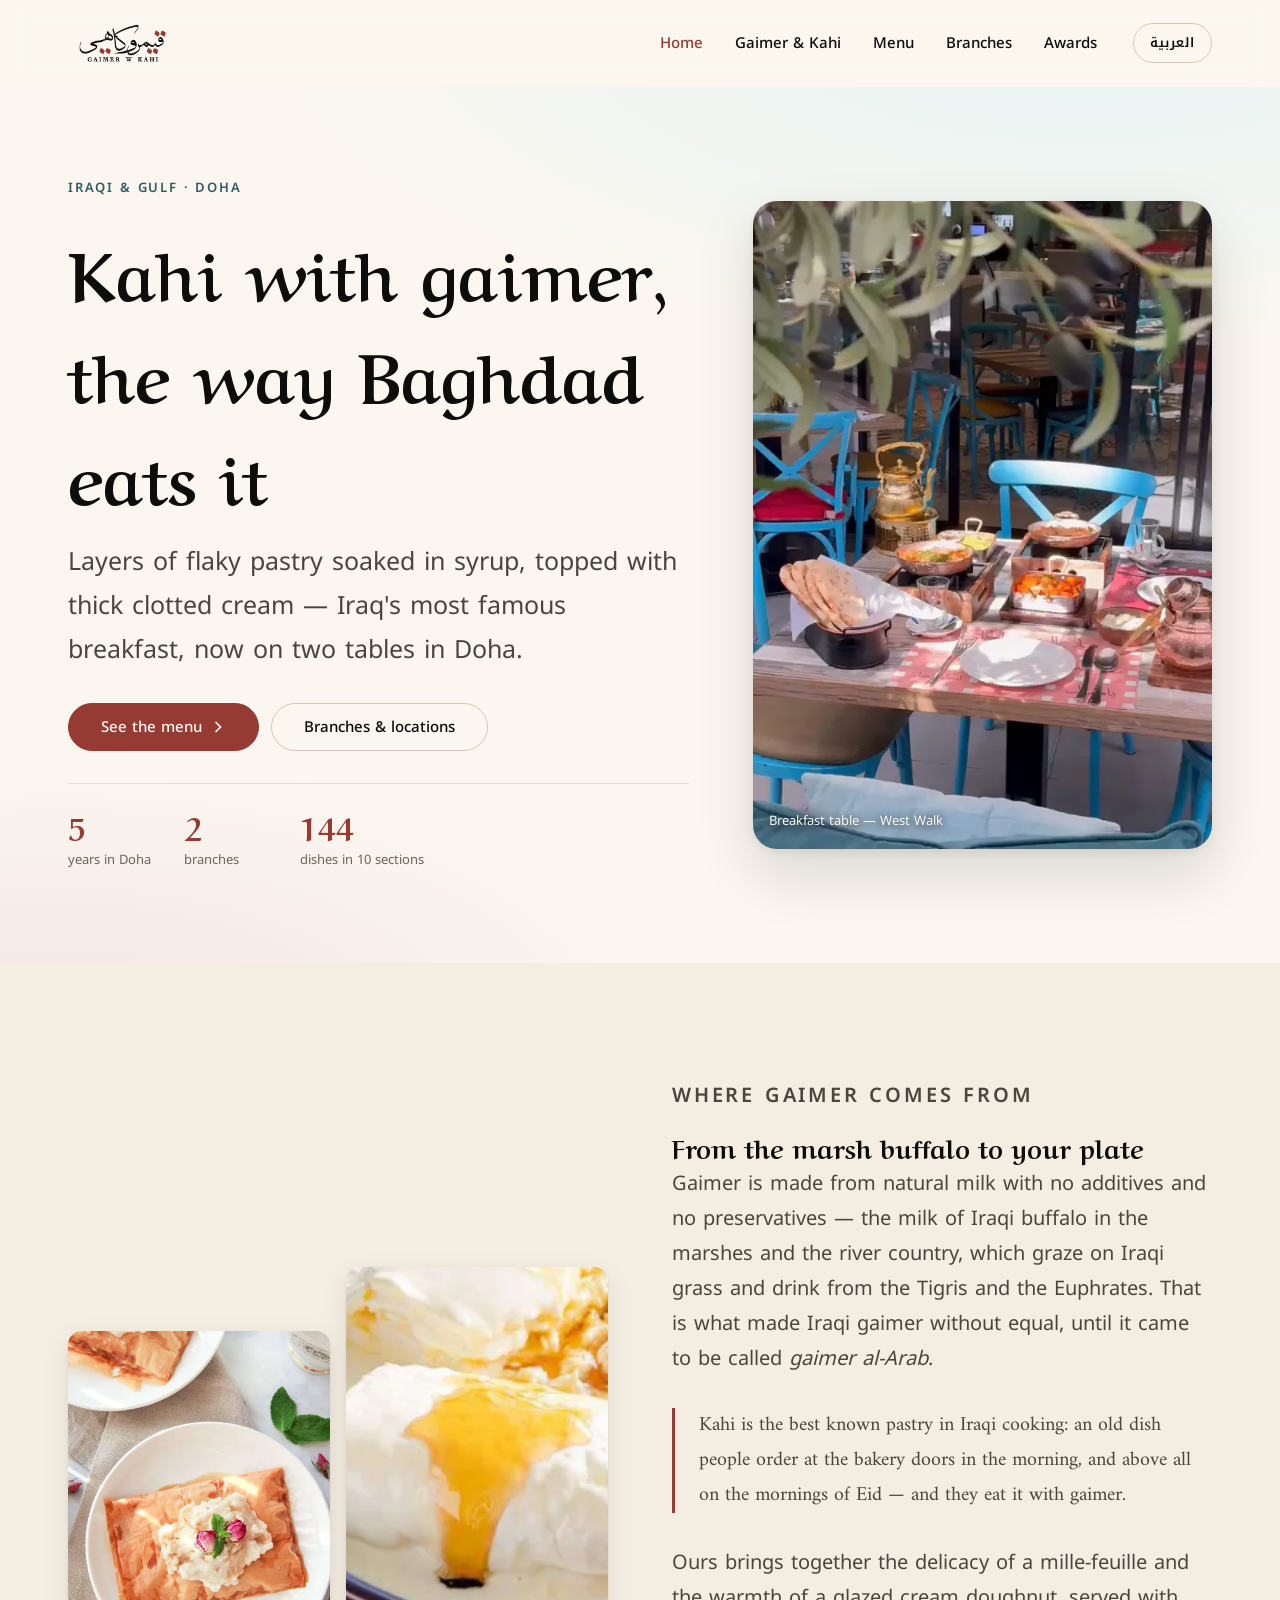
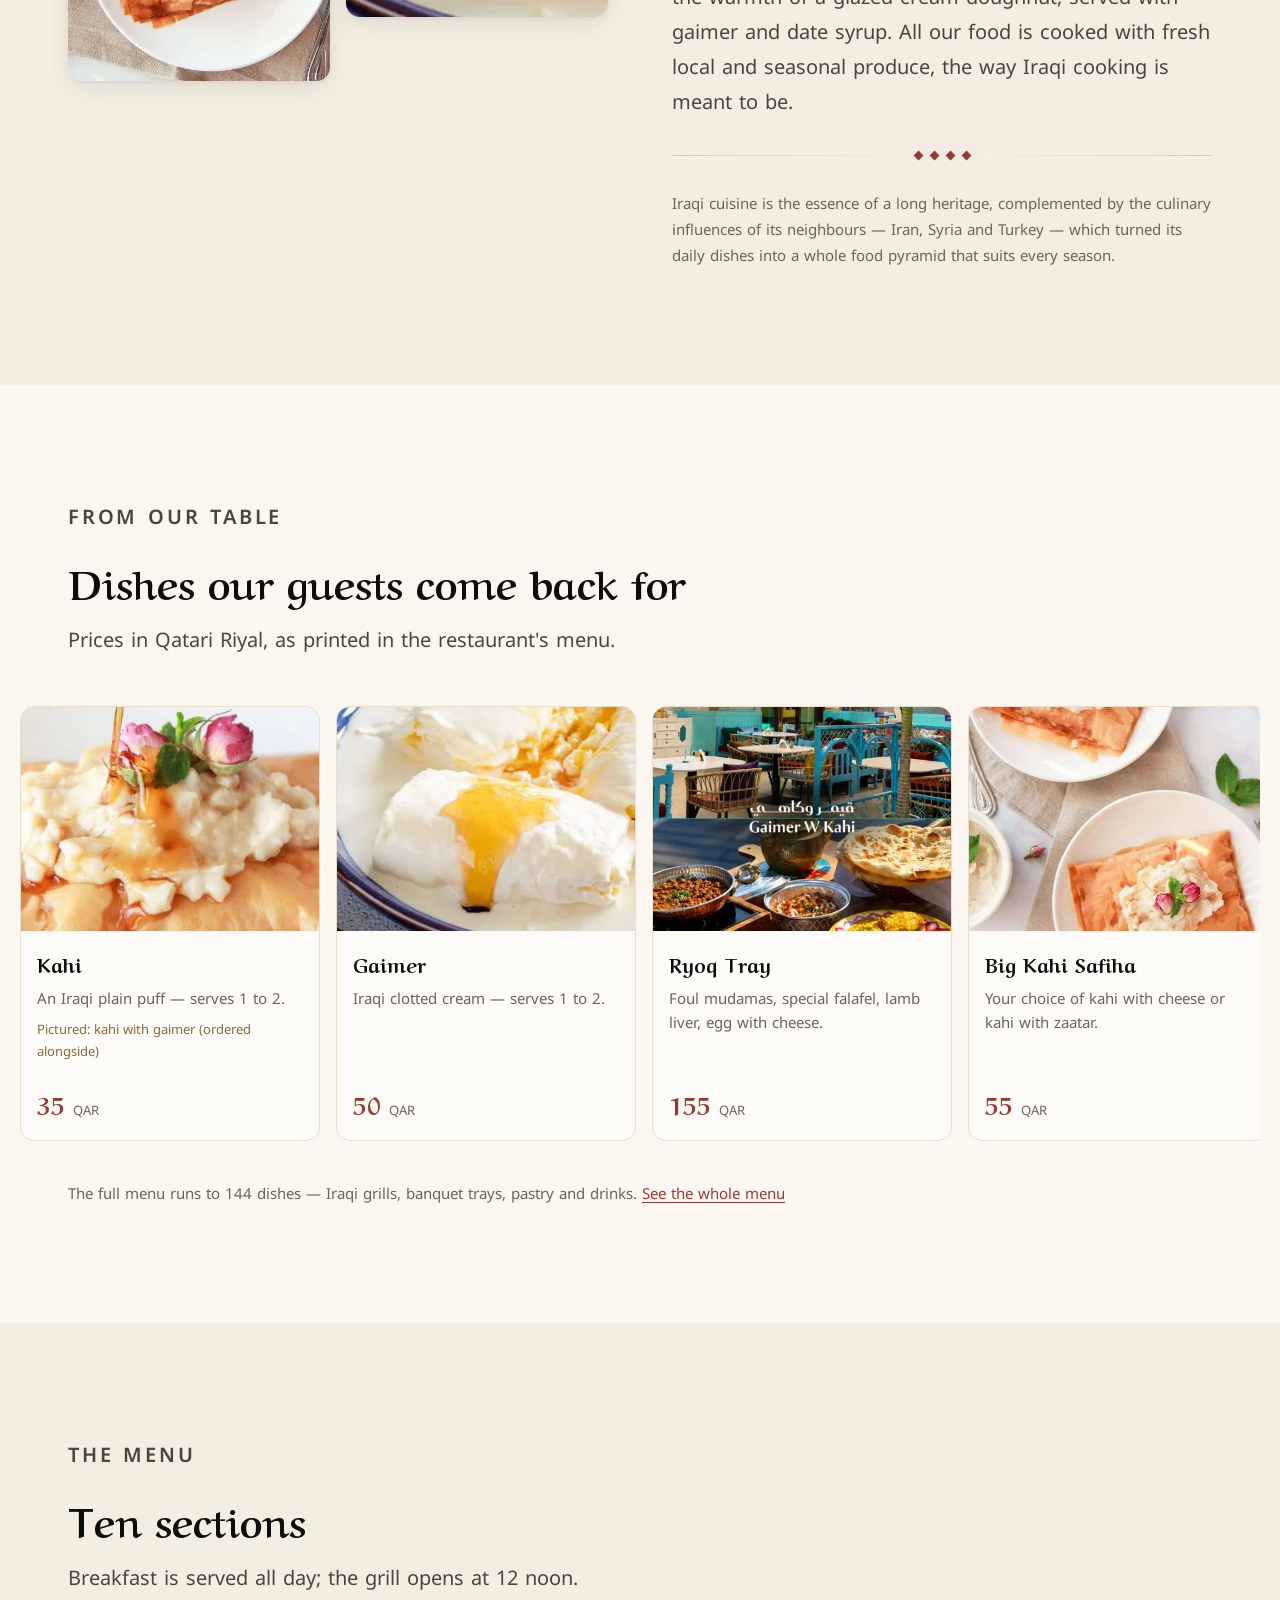
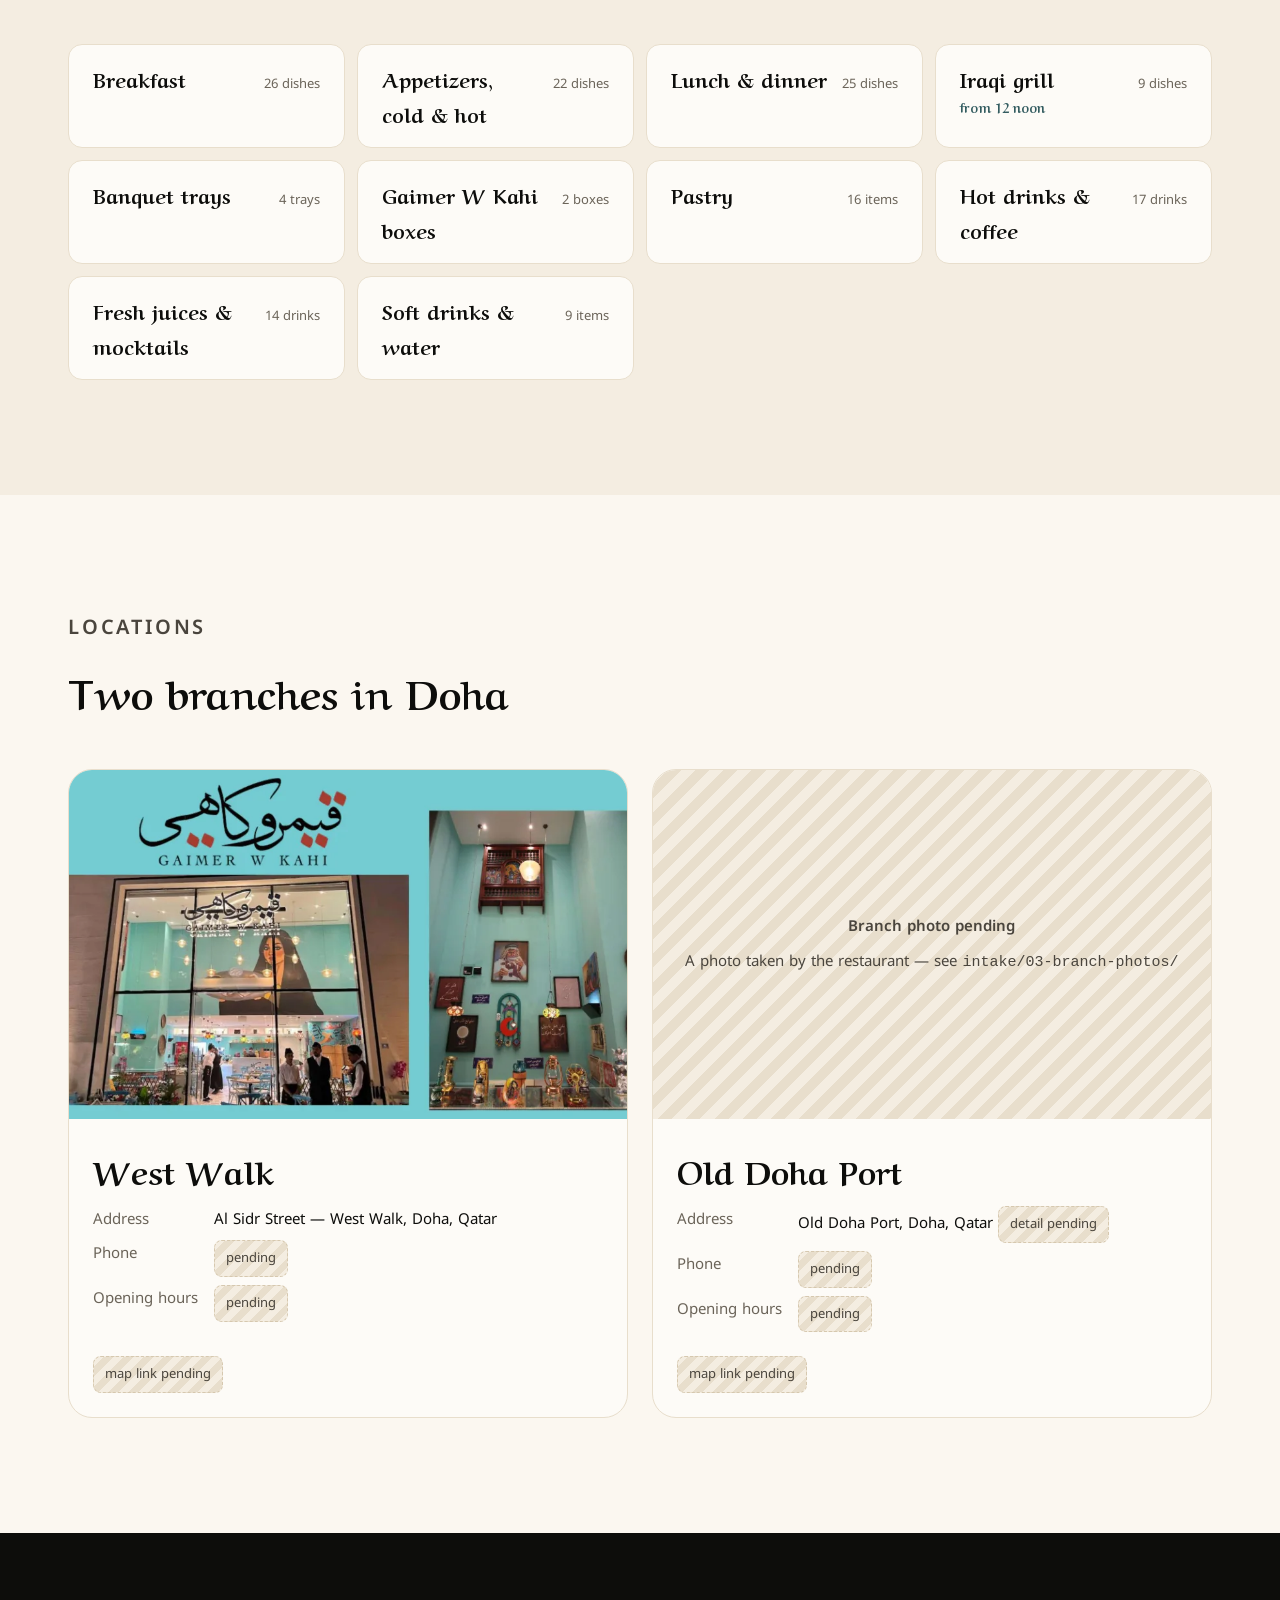
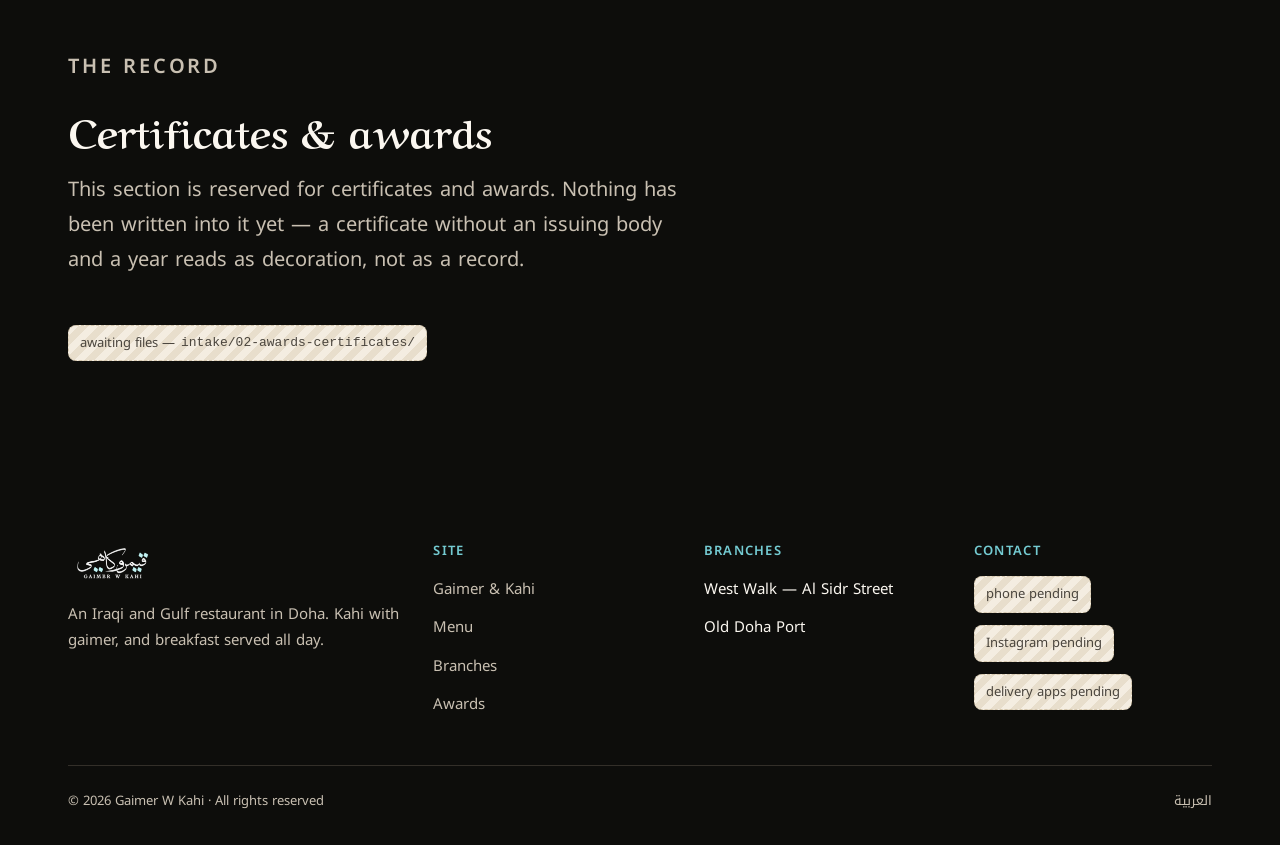
==== en/index.html @ 1b18ea2c "قيمر وكاهي: أساس الموقع — رئيسية ومنيو باللغتين، هوية مقيسة، وحرّاس الصفحات: - index.html + en/index" ====
<!doctype html>
<html lang="en" dir="ltr">
<head>
<meta charset="utf-8">
<meta name="viewport" content="width=device-width, initial-scale=1">
<title>Gaimer W Kahi — Iraqi &amp; Gulf Restaurant in Doha · West Walk &amp; Old Doha Port</title>
<meta name="description" content="Gaimer W Kahi: Iraqi kahi pastry with buffalo-milk gaimer cream, breakfast served all day. Iraqi and Gulf restaurant in Doha with two branches — West Walk and Old Doha Port. 144 dishes across 10 sections.">

<!-- Every claim on this page comes from the restaurant's own profile
     (PROFILE GAIMERWKAHI 2026-2027). Anything the restaurant has not yet
     supplied — phone, opening hours, awards — is marked "pending" and was
     never invented. -->

<link rel="alternate" hreflang="ar" href="../">
<link rel="alternate" hreflang="en" href="./">
<link rel="alternate" hreflang="x-default" href="../">
<link rel="canonical" href="./">

<meta property="og:type" content="restaurant">
<meta property="og:title" content="Gaimer W Kahi — Iraqi &amp; Gulf Restaurant in Doha">
<meta property="og:description" content="Kahi pastry with Iraqi gaimer cream. Breakfast all day. Two branches in Doha.">
<meta property="og:image" content="../assets/img/photo/kahi-gaimer-rose-900.jpg">
<meta property="og:locale" content="en_QA">
<meta name="theme-color" content="#FBF7F0">

<link rel="icon" href="../assets/img/logo.png">
<link rel="preload" href="../assets/fonts/ArefRuqaa-Bold.ttf" as="font" type="font/ttf" crossorigin>
<link rel="preload" href="../assets/fonts/Amiri-Regular.ttf" as="font" type="font/ttf" crossorigin>

<link rel="stylesheet" href="../assets/css/tokens.css?v=1">
<link rel="stylesheet" href="../assets/css/base.css?v=1">
<link rel="stylesheet" href="../assets/css/layout.css?v=1">

<script type="application/ld+json">
{
  "@context": "https://schema.org",
  "@type": "Restaurant",
  "name": "Gaimer W Kahi",
  "alternateName": "قيمر وكاهي",
  "servesCuisine": ["Iraqi", "Gulf", "Middle Eastern"],
  "priceRange": "QAR 12–1450",
  "currenciesAccepted": "QAR",
  "image": "../assets/img/photo/kahi-gaimer-rose-900.jpg",
  "hasMenu": "menu.html",
  "address": {
    "@type": "PostalAddress",
    "streetAddress": "Al Sidr Street — West Walk",
    "addressLocality": "Doha",
    "addressCountry": "QA"
  }
}
</script>
<!-- `telephone`, `openingHoursSpecification` and `aggregateRating` are
     deliberately absent. Google surfaces whatever is here to real people;
     an invented number makes a customer call, get no answer, and conclude
     the restaurant has closed. They go in the day the owner sends them. -->
</head>

<body>
<a class="skip" href="#main">Skip to content</a>

<header class="hdr" id="hdr">
  <div class="wrap hdr__in">
    <a class="hdr__logo" href="./" aria-label="Gaimer W Kahi — home">
      <picture>
        <source srcset="../assets/img/logo.webp" type="image/webp">
        <img src="../assets/img/logo.png" alt="Gaimer W Kahi" width="711" height="351">
      </picture>
    </a>

    <nav class="nav" id="nav" aria-label="Main menu">
      <a href="./" aria-current="page">Home</a>
      <a href="#story">Gaimer &amp; Kahi</a>
      <a href="menu.html">Menu</a>
      <a href="#branches">Branches</a>
      <a href="#awards">Awards</a>
    </nav>

    <div class="hdr__side">
      <a class="lang" href="../" lang="ar" hreflang="ar">العربية</a>
      <button class="burger" id="burger" aria-expanded="false" aria-controls="nav"
              aria-label="Open menu">
        <svg width="22" height="22" viewBox="0 0 22 22" aria-hidden="true">
          <path d="M3 6h16M3 11h16M3 16h16" stroke="currentColor"
                stroke-width="1.8" stroke-linecap="round" fill="none"/>
        </svg>
      </button>
    </div>
  </div>
</header>

<main id="main">

<section class="hero">
  <div class="wrap hero__in">
    <div>
      <p class="eyebrow">Iraqi &amp; Gulf · Doha</p>
      <h1>Kahi with gaimer,<br>the way Baghdad eats it</h1>
      <p class="hero__lede">
        Layers of flaky pastry soaked in syrup, topped with thick clotted
        cream — Iraq's most famous breakfast, now on two tables in Doha.
      </p>

      <div class="hero__cta">
        <a class="btn btn--brand" href="menu.html">
          See the menu
          <svg width="16" height="16" viewBox="0 0 16 16" aria-hidden="true">
            <path d="M6 3.5 10.5 8 6 12.5" stroke="currentColor"
                  stroke-width="1.7" fill="none" stroke-linecap="round"/>
          </svg>
        </a>
        <a class="btn btn--ghost" href="#branches">Branches &amp; locations</a>
      </div>

      <div class="facts">
        <div><b class="num">5</b><span>years in Doha</span></div>
        <div><b class="num">2</b><span>branches</span></div>
        <div><b class="num">144</b><span>dishes in 10 sections</span></div>
      </div>
    </div>

    <figure class="hero__media" style="margin:0">
      <video class="hero__video" autoplay muted loop playsinline
             preload="metadata" poster="../assets/img/photo/video-poster.webp"
             aria-label="A breakfast table on the restaurant terrace">
        <source src="../assets/video/hero.mp4" type="video/mp4">
      </video>
      <figcaption class="hero__cap">
        <span>Breakfast table — West Walk</span>
      </figcaption>
    </figure>
  </div>
</section>

<section class="section section--sunken" id="story">
  <div class="wrap story">
    <div class="story__figs" data-reveal>
      <picture>
        <source type="image/webp"
                srcset="../assets/img/photo/kahi-gaimer-rose-480.webp 480w,
                        ../assets/img/photo/kahi-gaimer-rose-900.webp 900w"
                sizes="(max-width: 860px) 45vw, 28vw">
        <img src="../assets/img/photo/kahi-gaimer-rose-900.jpg" width="900" height="1597"
             loading="lazy" decoding="async"
             alt="A piece of kahi topped with thick gaimer cream and honey, garnished with rosebuds">
      </picture>
      <picture>
        <source type="image/webp"
                srcset="../assets/img/photo/gaimer-honey-480.webp 480w,
                        ../assets/img/photo/gaimer-honey-596.webp 596w"
                sizes="(max-width: 860px) 45vw, 28vw">
        <img src="../assets/img/photo/gaimer-honey-596.jpg" width="596" height="336"
             loading="lazy" decoding="async"
             alt="Thick white gaimer cream with honey poured over it in a patterned dish">
      </picture>
    </div>

    <div data-reveal>
      <p class="eyebrow">Where gaimer comes from</p>
      <h2>From the marsh buffalo to your plate</h2>
      <p>
        Gaimer is made from natural milk with no additives and no
        preservatives — the milk of Iraqi buffalo in the marshes and the
        river country, which graze on Iraqi grass and drink from the Tigris
        and the Euphrates. That is what made Iraqi gaimer without equal,
        until it came to be called <em>gaimer al-Arab</em>.
      </p>
      <p class="story__q">
        Kahi is the best known pastry in Iraqi cooking: an old dish people
        order at the bakery doors in the morning, and above all on the
        mornings of Eid — and they eat it with gaimer.
      </p>
      <p>
        Ours brings together the delicacy of a mille-feuille and the warmth
        of a glazed cream doughnut, served with gaimer and date syrup. All
        our food is cooked with fresh local and seasonal produce, the way
        Iraqi cooking is meant to be.
      </p>
      <div class="rule"><i></i><i></i><i></i><i></i></div>
      <p style="font-size:var(--t-sm);color:var(--text-faint)">
        Iraqi cuisine is the essence of a long heritage, complemented by the
        culinary influences of its neighbours — Iran, Syria and Turkey —
        which turned its daily dishes into a whole food pyramid that suits
        every season.
      </p>
    </div>
  </div>
</section>

<section class="section">
  <div class="wrap">
    <div class="section-head" data-reveal>
      <p class="eyebrow">From our table</p>
      <h2>Dishes our guests come back for</h2>
      <p>Prices in Qatari Riyal, as printed in the restaurant's menu.</p>
    </div>

    <div class="rail" data-reveal>

      <article class="dish">
        <picture>
          <source type="image/webp" srcset="../assets/img/photo/kahi-plate-480.webp 480w,
                  ../assets/img/photo/kahi-plate-840.webp 840w" sizes="300px">
          <img src="../assets/img/photo/kahi-plate-840.jpg" width="843" height="474"
               loading="lazy" decoding="async" alt="A piece of kahi with gaimer on a white plate">
        </picture>
        <div class="dish__b">
          <h3 class="dish__n">Kahi</h3>
          <p class="dish__d">An Iraqi plain puff — serves 1 to 2.</p>
          <p class="dish__note">Pictured: kahi with gaimer (ordered alongside)</p>
          <div class="dish__f">
            <span class="dish__p price">35 <small>QAR</small></span>
          </div>
        </div>
      </article>

      <article class="dish">
        <picture>
          <source type="image/webp" srcset="../assets/img/photo/gaimer-honey-480.webp 480w,
                  ../assets/img/photo/gaimer-honey-596.webp 596w" sizes="300px">
          <img src="../assets/img/photo/gaimer-honey-596.jpg" width="596" height="336"
               loading="lazy" decoding="async"
               alt="Thick white gaimer cream with honey poured over it">
        </picture>
        <div class="dish__b">
          <h3 class="dish__n">Gaimer</h3>
          <p class="dish__d">Iraqi clotted cream — serves 1 to 2.</p>
          <div class="dish__f">
            <span class="dish__p price">50 <small>QAR</small></span>
          </div>
        </div>
      </article>

      <article class="dish">
        <picture>
          <source type="image/webp" srcset="../assets/img/photo/ryoq-tray-480.webp 480w,
                  ../assets/img/photo/ryoq-tray-960.webp 960w" sizes="300px">
          <img src="../assets/img/photo/ryoq-tray-960.jpg" width="1080" height="1440"
               loading="lazy" decoding="async"
               alt="A breakfast tray with foul, lamb liver, eggs and bread">
        </picture>
        <div class="dish__b">
          <h3 class="dish__n">Ryoq Tray</h3>
          <p class="dish__d">Foul mudamas, special falafel, lamb liver, egg with cheese.</p>
          <div class="dish__f">
            <span class="dish__p price">155 <small>QAR</small></span>
          </div>
        </div>
      </article>

      <article class="dish">
        <picture>
          <source type="image/webp" srcset="../assets/img/photo/kahi-mint-480.webp 480w,
                  ../assets/img/photo/kahi-mint-900.webp 900w" sizes="300px">
          <img src="../assets/img/photo/kahi-mint-900.jpg" width="905" height="1600"
               loading="lazy" decoding="async" alt="Kahi with gaimer and a mint leaf">
        </picture>
        <div class="dish__b">
          <h3 class="dish__n">Big Kahi Safiha</h3>
          <p class="dish__d">Your choice of kahi with cheese or kahi with zaatar.</p>
          <div class="dish__f">
            <span class="dish__p price">55 <small>QAR</small></span>
          </div>
        </div>
      </article>

      <article class="dish">
        <picture>
          <source type="image/webp" srcset="../assets/img/photo/tea-istikan-480.webp 480w,
                  ../assets/img/photo/tea-istikan-960.webp 960w" sizes="300px">
          <img src="../assets/img/photo/tea-istikan-960.jpg" width="1964" height="1911"
               loading="lazy" decoding="async"
               alt="Iraqi tea in an istikan glass on a brass tray engraved with the Gaimer W Kahi mark">
        </picture>
        <div class="dish__b">
          <h3 class="dish__n">Tea Kettle, small</h3>
          <p class="dish__d">Iraqi mukadar tea, served in the istikan.</p>
          <div class="dish__f">
            <span class="dish__p price">32 <small>QAR</small></span>
          </div>
        </div>
      </article>

      <article class="dish">
        <picture>
          <source type="image/webp" srcset="../assets/img/photo/tea-cup-480.webp 480w,
                  ../assets/img/photo/tea-cup-960.webp 960w" sizes="300px">
          <img src="../assets/img/photo/tea-cup-960.jpg" width="960" height="662"
               loading="lazy" decoding="async" alt="Red Iraqi tea in a glass cup on a saucer">
        </picture>
        <div class="dish__b">
          <h3 class="dish__n">Big Mukadar Tea Pot with heater</h3>
          <p class="dish__d">The large mukadar tea pot — served with its heater.</p>
          <div class="dish__f">
            <span class="dish__p price">75 <small>QAR</small></span>
          </div>
        </div>
      </article>

    </div>

    <p style="margin-block-start:var(--s-5);font-size:var(--t-sm);color:var(--text-faint)">
      The full menu runs to 144 dishes — Iraqi grills, banquet trays,
      pastry and drinks. <a href="menu.html">See the whole menu</a>
    </p>
  </div>
</section>

<section class="section section--sunken">
  <div class="wrap">
    <div class="section-head" data-reveal>
      <p class="eyebrow">The menu</p>
      <h2>Ten sections</h2>
      <p>Breakfast is served all day; the grill opens at 12 noon.</p>
    </div>

    <div class="cats" data-reveal>
      <a class="cat" href="menu.html#breakfast"><b>Breakfast</b><span class="num">26 dishes</span></a>
      <a class="cat" href="menu.html#appetizer-cold-and-hot"><b>Appetizers, cold &amp; hot</b><span class="num">22 dishes</span></a>
      <a class="cat" href="menu.html#lunch-and-dinner"><b>Lunch &amp; dinner</b><span class="num">25 dishes</span></a>
      <a class="cat" href="menu.html#iraqi-grill"><b>Iraqi grill<em>from 12 noon</em></b><span class="num">9 dishes</span></a>
      <a class="cat" href="menu.html#banquet-trays"><b>Banquet trays</b><span class="num">4 trays</span></a>
      <a class="cat" href="menu.html#gaimer-w-kahi-boxes"><b>Gaimer W Kahi boxes</b><span class="num">2 boxes</span></a>
      <a class="cat" href="menu.html#pastry"><b>Pastry</b><span class="num">16 items</span></a>
      <a class="cat" href="menu.html#hot-drinks-and-coffee"><b>Hot drinks &amp; coffee</b><span class="num">17 drinks</span></a>
      <a class="cat" href="menu.html#fresh-juices-and-mocktails"><b>Fresh juices &amp; mocktails</b><span class="num">14 drinks</span></a>
      <a class="cat" href="menu.html#soft-drinks-and-water"><b>Soft drinks &amp; water</b><span class="num">9 items</span></a>
    </div>
  </div>
</section>

<section class="section" id="branches">
  <div class="wrap">
    <div class="section-head" data-reveal>
      <p class="eyebrow">Locations</p>
      <h2>Two branches in Doha</h2>
    </div>

    <div class="branches" data-reveal>

      <article class="branch">
        <picture>
          <source type="image/webp" srcset="../assets/img/photo/storefront-480.webp 480w,
                  ../assets/img/photo/storefront-960.webp 960w,
                  ../assets/img/photo/storefront-1440.webp 1440w"
                  sizes="(max-width: 860px) 100vw, 50vw">
          <img class="branch__img" src="../assets/img/photo/storefront-1440.jpg"
               width="2000" height="1125" loading="lazy" decoding="async"
               alt="The West Walk storefront: a turquoise wall, wide glazing and the Gaimer W Kahi sign">
        </picture>
        <div class="branch__b">
          <h3>West Walk</h3>
          <dl>
            <dt>Address</dt>
            <dd>Al Sidr Street — West Walk, Doha, Qatar</dd>
            <dt>Phone</dt>
            <dd><span class="pending">pending</span></dd>
            <dt>Opening hours</dt>
            <dd><span class="pending">pending</span></dd>
          </dl>
          <div class="branch__cta">
            <span class="pending">map link pending</span>
          </div>
        </div>
      </article>

      <article class="branch">
        <!-- No photo of this branch is owned by the restaurant. The one in
             its files (WESTW ALK.jpeg) carries the QatarLiving.com logo —
             evidence in docs/evidence/. So the slot is marked rather than
             filled with someone else's picture, and not left white, since
             white reads as a fault. -->
        <div class="branch__ph">
          <strong>Branch photo pending</strong>
          <span>A photo taken by the restaurant — see <code>intake/03-branch-photos/</code></span>
        </div>
        <div class="branch__b">
          <h3>Old Doha Port</h3>
          <dl>
            <dt>Address</dt>
            <dd>Old Doha Port, Doha, Qatar <span class="pending">detail pending</span></dd>
            <dt>Phone</dt>
            <dd><span class="pending">pending</span></dd>
            <dt>Opening hours</dt>
            <dd><span class="pending">pending</span></dd>
          </dl>
          <div class="branch__cta">
            <span class="pending">map link pending</span>
          </div>
        </div>
      </article>

    </div>
  </div>
</section>

<section class="section section--dark" id="awards">
  <div class="wrap">
    <div class="section-head" data-reveal>
      <p class="eyebrow">The record</p>
      <h2>Certificates &amp; awards</h2>
      <p>
        This section is reserved for certificates and awards. Nothing has
        been written into it yet — a certificate without an issuing body and
        a year reads as decoration, not as a record.
      </p>
    </div>
    <p><span class="pending">awaiting files — <code>intake/02-awards-certificates/</code></span></p>
  </div>
</section>

</main>

<footer class="ftr">
  <div class="wrap">
    <div class="ftr__grid">
      <div>
        <img class="ftr__logo" src="../assets/img/logo.png" alt="Gaimer W Kahi"
             width="711" height="351" loading="lazy">
        <p class="ftr__note">
          An Iraqi and Gulf restaurant in Doha. Kahi with gaimer, and
          breakfast served all day.
        </p>
      </div>
      <div>
        <h4>SITE</h4>
        <ul>
          <li><a href="#story">Gaimer &amp; Kahi</a></li>
          <li><a href="menu.html">Menu</a></li>
          <li><a href="#branches">Branches</a></li>
          <li><a href="#awards">Awards</a></li>
        </ul>
      </div>
      <div>
        <h4>BRANCHES</h4>
        <ul>
          <li>West Walk — Al Sidr Street</li>
          <li>Old Doha Port</li>
        </ul>
      </div>
      <div>
        <h4>CONTACT</h4>
        <ul>
          <li><span class="pending">phone pending</span></li>
          <li><span class="pending">Instagram pending</span></li>
          <li><span class="pending">delivery apps pending</span></li>
        </ul>
      </div>
    </div>
    <div class="ftr__btm">
      <span>© <span class="num">2026</span> Gaimer W Kahi · All rights reserved</span>
      <a href="../" lang="ar" hreflang="ar">العربية</a>
    </div>
  </div>
</footer>

<script src="../assets/js/site.js?v=1" defer></script>
</body>
</html>
---- assets/css/tokens.css ----
/* =============================================================================
   قيمر وكاهي — متغيّرات التصميم
   -----------------------------------------------------------------------------
   ⚠ ألوان الهوية **ليست مُختارة بالذوق**: استُخرجت من ملفّ الشعار وصور
   المحلّ نفسها بـ`node .kiro/tools/imgpipe.js palette`، ونسبة كل لون من
   بكسلات الصورة مكتوبة بجانبه. وكل نسبة تباين أدناه **محسوبة** بمعادلة
   WCAG ومُتحقَّقة بـ`.kiro/tools/check_contrast.py` — لا مُقدَّرة بالنظر.

   طبقتان: قيمة خام (primitive) ← غرض (semantic). لا يُكتب لون خام في مكوّن.
   ============================================================================= */

:root {
  /* ---------------------------------------------------------------------
     ١) الخام — من الشعار: #0D0D0B = 67.5% من بكسلاته، #953B33 = 18.1%
     --------------------------------------------------------------------- */

  /* حبري: خطّ الشعار العربي. مرساة كل نصّ. */
  --ink-900: #0D0D0B;   /* ⭐ لون الشعار — على الكريمي 18.22:1 — نصّ */
  --ink-800: #1C1A17;
  --ink-700: #2E2B26;
  --ink-600: #4A453D;   /* نصّ ثانوي — على الكريمي 8.90:1 */
  --ink-500: #6B6459;   /* نصّ خافت — على الكريمي 5.47:1 */
  --ink-400: #8C8478;   /* على الكريمي 3.46:1 — نصّ الكبير وحده (≥25px) */

  /* عنّابي: المعيّنات الأربعة في الشعار. لون العلامة. */
  --maroon-700: #76281F;  /* على الكريمي 9.39:1 — نصّ */
  --maroon-600: #953B33;  /* ⭐ لون العلامة — على الكريمي 6.66:1 — نصّ */
  --maroon-500: #B04C42;  /* على الكريمي 4.97:1 — نصّ */
  --maroon-100: #F4E4E1;  /* على الكريمي 1.15:1 — سطح فقط */

  /* فيروزي: جدار فرع ويست ووك (33.3% من بكسلات الواجهة) + التغليف.
     ⚠ الفاتح 1.87:1 على الأبيض — **أسطح فقط، لا نصّ أبداً**. */
  --teal-800: #27474A;   /* على الكريمي 9.42:1 — نصّ ومساحات غائرة */
  --teal-700: #335C60;   /* على الكريمي 6.92:1 — نصّ */
  --teal-600: #467275;   /* على الكريمي 5.01:1 — نصّ عادي (AA) */
  --teal-400: #74CBD2;   /* ⭐ فيروزي الواجهة — على الكريمي 1.75:1 — سطح فقط */
  --teal-200: #BFE6E9;   /* على الكريمي 1.25:1 — سطح فقط */
  --teal-100: #E4F3F4;   /* على الكريمي 1.07:1 — سطح فقط */

  /* كريمي ورقي: خلفية الصفحة. أدفأ من الأبيض فلا يُجهد العين. */
  --cream-50:  #FDFBF7;
  --cream-100: #FBF7F0;  /* ⭐ خلفية الصفحة */
  --cream-200: #F4EDE1;
  --cream-300: #E8DECC;
  --cream-400: #D6C8AF;

  /* ذهب خفيف: لمسة الاستكان والصينيّة النحاسيّة. */
  --gold-600: #8A6A32;   /* على الكريمي 4.70:1 — نصّ (AA بهامش ضيّق) */
  --gold-400: #C9A24E;   /* على الكريمي 2.24:1 — سطح فقط */

  /* ---------------------------------------------------------------------
     ٢) الغرض — ما يُستعمل في المكوّنات
     --------------------------------------------------------------------- */
  --bg:            var(--cream-100);
  --bg-raised:     var(--cream-50);
  --bg-sunken:     var(--cream-200);
  --bg-inverse:    var(--ink-900);
  --bg-accent:     var(--teal-100);

  --text:          var(--ink-900);
  --text-soft:     var(--ink-600);
  --text-faint:    var(--ink-500);
  --text-on-dark:  var(--cream-100);      /* #FBF7F0 على الحبري 18.22:1 */
  --text-on-dark-soft: #C9C0B2;           /* على الحبري 10.81:1 — نصّ */

  --brand:         var(--maroon-600);
  --brand-strong:  var(--maroon-700);
  --accent:        var(--teal-700);

  --line:          var(--cream-300);
  --line-strong:   var(--cream-400);
  --line-on-dark:  #332F29;

  /* حجاب على الصور: يُقاس لا يُقدَّر — النصّ الكريمي عليه يحتاج 4.5:1 */
  --scrim: linear-gradient(180deg,
            rgba(13, 13, 11, .20) 0%,
            rgba(13, 13, 11, .55) 55%,
            rgba(13, 13, 11, .82) 100%);

  /* ---------------------------------------------------------------------
     ٣) الخطوط — كلّها OFL ومُضمَّنة محلّياً (لا CDN، لا تتبّع، تعمل بلا نت)
     --------------------------------------------------------------------- */
  --font-display: 'Aref Ruqaa', 'Amiri', Georgia, serif;
  --font-body: 'Noto Kufi Arabic', 'Amiri', system-ui, -apple-system, sans-serif;
  --font-serif: 'Amiri', Georgia, 'Times New Roman', serif;

  /* سلّم الخطوط: قاعدة 17px ونسبة 1.26 — موقع يُقرأ لا لوحة تحكّم */
  --t-xs:   13px;
  --t-sm:   15px;
  --t-base: 17px;
  --t-lg:   20px;
  --t-xl:   25px;
  --t-2xl:  32px;
  --t-3xl:  40px;
  --t-4xl:  52px;
  --t-5xl:  clamp(36px, 5.4vw, 68px);

  /* سلّم المسافات: 8px */
  --s-1: 4px;  --s-2: 8px;  --s-3: 12px; --s-4: 16px;
  --s-5: 24px; --s-6: 32px; --s-7: 48px; --s-8: 64px;
  --s-9: 96px; --s-10: 128px;

  --radius:    14px;
  --radius-sm: 8px;
  --radius-lg: 24px;

  --shadow-sm: 0 1px 2px rgba(13,13,11,.06), 0 2px 8px rgba(13,13,11,.04);
  --shadow:    0 2px 4px rgba(13,13,11,.05), 0 8px 28px rgba(13,13,11,.08);
  --shadow-lg: 0 4px 10px rgba(13,13,11,.06), 0 24px 60px rgba(13,13,11,.14);

  --wrap: 1240px;
  --wrap-narrow: 760px;

  /* حركة واحدة لكل الموقع، فلا تتباعد السرعات */
  --ease: cubic-bezier(.22, .61, .36, 1);
  --dur: .45s;
}

/* من يطلب تقليل الحركة يُستجاب له — ولا تُترك الحركة «للذوق» */
@media (prefers-reduced-motion: reduce) {
  :root { --dur: .001s; }
  *, *::before, *::after {
    animation-duration: .001s !important;
    transition-duration: .001s !important;
    scroll-behavior: auto !important;
  }
}
---- assets/css/base.css ----
/* =============================================================================
   قيمر وكاهي — الأساس: الخطوط، التهيئة، المكوّنات المشتركة
   -----------------------------------------------------------------------------
   الخطوط مُضمَّنة محلّياً لا من CDN: الموقع يعمل على شبكة مجمّع متذبذبة،
   وخطٌّ من خادم آخر يتركُ النصّ غير مرسوم أو يُرسم بخطّ بديل فيتبدّل
   التخطيط أمام عين الزائر. ولا تتبّع من طرف ثالث على زوّارك.
   ============================================================================= */

/* ---------------------------------------------------------------- الخطوط */
/* `font-display: swap` مقصود: النصّ يُقرأ فوراً بخطّ النظام ثمّ يُستبدل.
   و`optional` كان سيُهمل الخطّ على الشبكات البطيئة فتخرج العربيّة بخطٍّ
   لاتيني لا يصلها. */
@font-face {
  font-family: 'Aref Ruqaa';
  src: url('../fonts/ArefRuqaa-Bold.ttf') format('truetype');
  font-weight: 700;
  font-display: swap;
}
@font-face {
  font-family: 'Noto Kufi Arabic';
  src: url('../fonts/NotoKufiArabic-Regular.ttf') format('truetype');
  font-weight: 400;
  font-display: swap;
}
@font-face {
  font-family: 'Noto Kufi Arabic';
  src: url('../fonts/NotoKufiArabic-Medium.ttf') format('truetype');
  font-weight: 500;
  font-display: swap;
}
@font-face {
  font-family: 'Noto Kufi Arabic';
  src: url('../fonts/NotoKufiArabic-SemiBold.ttf') format('truetype');
  font-weight: 600;
  font-display: swap;
}
@font-face {
  font-family: 'Amiri';
  src: url('../fonts/Amiri-Regular.ttf') format('truetype');
  font-weight: 400;
  font-display: swap;
}

/* ---------------------------------------------------------------- التهيئة */
*, *::before, *::after { box-sizing: border-box; }

html {
  scroll-behavior: smooth;
  -webkit-text-size-adjust: 100%;
}

body {
  margin: 0;
  background: var(--bg);
  color: var(--text);
  font-family: var(--font-body);
  font-size: var(--t-base);
  line-height: 1.75;
  /* الرسم بالألوان الصحيحة على شاشات الماك */
  -webkit-font-smoothing: antialiased;
  overflow-x: hidden;
}

/* كل مبلغ ورقم في الموقع بأرقام **جدوليّة**: بلا هذا لا تتراصف الفواصل
   ولا تستطيع العين أن تجمع عموديّاً في قائمة أسعار. */
.num, .price, time, [data-num] {
  font-variant-numeric: tabular-nums;
  font-feature-settings: 'tnum' 1;
}

img, video, svg { max-width: 100%; display: block; }

/* ⚠ `<picture>` عنصرٌ **سطريٌّ** افتراضاً. وعنصرُ شبكةٍ سطريٌّ يكسر
   التخطيطَ كسراً صامتاً: لا خطأ، لا تحذير، وصورةٌ تمتدّ خارجَ خليّتِها
   ثلاثةَ أضعافِ طولِها — وهذا بعينُه ما وقع في قسمِ القصّةِ وظهر في لقطة.
   ومعه: `img` داخلَ `picture` **ليس** الابنَ الأوّلَ للشبكة، فمحدِّداتُ
   `img:first-child` لا تُطابق ما يُظَنُّ أنّها تُطابقه. */
picture { display: block; }

/* ⚠ سمتا `width`/`height` في الوسم تُترجَمان إلى `width`/`height` في
   CSS (presentational hints)، و`aspect-ratio` **يُهمَل متى كان البُعدان
   معلومَين**. فصورةٌ مكتوبٌ فيها `height="1125"` تتجاهل
   `aspect-ratio: 16/10` وتمتدّ 1125 بكسلاً — وقع فعلاً في بطاقةِ الفرعِ
   وظهر في لقطة.
   ولا تُحذف السمتان: بلا أبعادٍ في الوسم **تقفز الصفحةُ** عند تحميل كلِّ
   صورة (CLS). فالحلُّ `height: auto` بـ`:where()` — صفرُ خصوصيّةٍ، فأيُّ
   قاعدةٍ بصنفٍ (مثل `.hdr__logo img { height: 54px }`) تقهرها بلا
   `!important` ولا ترتيبٍ هشّ. */
:where(img[width][height]) { height: auto; }

a { color: var(--brand); text-decoration-thickness: 1px; text-underline-offset: 3px; }
a:hover { color: var(--brand-strong); }

h1, h2, h3, h4 {
  font-family: var(--font-display);
  font-weight: 700;
  margin: 0;
  letter-spacing: 0;
  /* ⚠ 1.5 لا 1.22: خطّ أبو رقعة له صواعد ونوازل طويلة (الكاف والهاء
     والياء) وشَدّاتُه ترتفع فوق السطر. وبـ1.22 **تتلامس سطور العنوان
     فعلاً** — مُتحقَّق في لقطة، لا احتياطاً. */
  line-height: 1.5;
  text-wrap: balance;
}

/* هامشٌ علويٌّ أو تُقطَع رؤوس الحروف عند حدّ الصندوق */
:where(h1, h2, h3) { padding-block-start: .1em; }

p { margin: 0 0 1em; }
p:last-child { margin-bottom: 0; }

/* الحلقة البؤريّة تظهر للوحة المفاتيح ولا تظهر للفأرة — ولا تُحذف أبداً،
   فمن يتنقّل بالـTab بلا حلقة لا يعرف أين هو */
:focus-visible {
  outline: 3px solid var(--brand);
  outline-offset: 3px;
  border-radius: 3px;
}

/* ---------------------------------------------------------------- أدوات */
.wrap {
  width: 100%;
  max-width: var(--wrap);
  margin-inline: auto;
  padding-inline: clamp(16px, 5vw, 48px);
}
.wrap--narrow { max-width: var(--wrap-narrow); }

.sr-only {
  position: absolute; width: 1px; height: 1px;
  padding: 0; margin: -1px; overflow: hidden;
  clip-path: inset(50%); white-space: nowrap; border: 0;
}

/* تخطّي إلى المحتوى — أوّل ما يصله من يتنقّل بلوحة المفاتيح */
.skip {
  position: absolute;
  inset-inline-start: var(--s-4);
  inset-block-start: -100px;
  z-index: 100;
  background: var(--ink-900);
  color: var(--text-on-dark);
  padding: var(--s-3) var(--s-5);
  border-radius: 0 0 var(--radius-sm) var(--radius-sm);
  font-size: var(--t-sm);
  transition: inset-block-start var(--dur) var(--ease);
}
.skip:focus { inset-block-start: 0; color: var(--text-on-dark); }

/* ---------------------------------------------------------------- الأزرار */
.btn {
  --btn-bg: var(--ink-900);
  --btn-fg: var(--cream-100);
  display: inline-flex;
  align-items: center;
  gap: var(--s-2);
  background: var(--btn-bg);
  color: var(--btn-fg);
  border: 1px solid var(--btn-bg);
  border-radius: 999px;
  /* 48px ارتفاعاً أدنى: إصبعٌ على جوّال لا يُنقّر هدفاً أصغر */
  min-height: 48px;
  padding: var(--s-3) var(--s-6);
  font: 500 var(--t-sm)/1 var(--font-body);
  text-decoration: none;
  cursor: pointer;
  transition: transform .18s var(--ease), background .18s var(--ease),
              border-color .18s var(--ease);
}
.btn:hover { transform: translateY(-2px); color: var(--btn-fg); }
.btn:active { transform: translateY(0); }

.btn--brand { --btn-bg: var(--maroon-600); }
.btn--brand:hover { --btn-bg: var(--maroon-700); }

.btn--ghost {
  --btn-bg: transparent;
  --btn-fg: var(--ink-900);
  border-color: var(--line-strong);
}
.btn--ghost:hover { --btn-bg: var(--cream-200); }

.btn--on-dark {
  --btn-bg: transparent;
  --btn-fg: var(--cream-100);
  border-color: rgba(251, 247, 240, .45);
}
.btn--on-dark:hover { --btn-bg: rgba(251, 247, 240, .14); }

/* ---------------------------------------------------------------- الوسوم */
.tag {
  display: inline-flex;
  align-items: center;
  gap: 6px;
  font-size: var(--t-xs);
  line-height: 1;
  padding: 7px 12px;
  border-radius: 999px;
  background: var(--bg-sunken);
  color: var(--text-soft);
  border: 1px solid var(--line);
}
.tag--veg { background: #E7F2E4; color: #2C5E24; border-color: #CADEC5; }
.tag--allergen { background: var(--maroon-100); color: var(--maroon-700); border-color: #E6CFCB; }

/* «ناقص» يُعلن نفسه ولا يُخفى: فراغٌ صامتٌ في موقعٍ يُقرأ عطلاً، وفراغٌ
   موسومٌ يُقرأ صدقاً — ويذكّر المالك بما لم يُرسله */
.pending {
  display: inline-flex;
  align-items: center;
  gap: 6px;
  font-size: var(--t-xs);
  padding: 6px 11px;
  border-radius: var(--radius-sm);
  background: repeating-linear-gradient(135deg,
    var(--cream-200) 0 7px, var(--cream-300) 7px 14px);
  color: var(--ink-600);
  border: 1px dashed var(--line-strong);
}

/* ---------------------------------------------------------------- العناوين */
.eyebrow {
  font-family: var(--font-body);
  font-size: var(--t-xs);
  font-weight: 600;
  letter-spacing: .14em;
  text-transform: uppercase;
  color: var(--teal-700);
  margin: 0 0 var(--s-3);
}
/* العربيّة لا تُكبَّر حروفُها ولا تُباعَد — التباعد يفصل حروف الكلمة المتّصلة */
:lang(ar) .eyebrow, [dir="rtl"] .eyebrow {
  text-transform: none;
  letter-spacing: 0;
}

.section { padding-block: clamp(var(--s-8), 9vw, var(--s-10)); }
.section--sunken { background: var(--bg-sunken); }
.section--dark { background: var(--bg-inverse); color: var(--text-on-dark); }
.section--dark .eyebrow { color: var(--teal-400); }
.section--dark a { color: var(--teal-400); }

.section-head { max-width: 62ch; margin-bottom: var(--s-7); }
.section-head h2 { font-size: var(--t-3xl); margin-bottom: var(--s-3); }
.section-head p { color: var(--text-soft); font-size: var(--t-lg); }
.section--dark .section-head p { color: var(--text-on-dark-soft); }

/* فاصل زخرفي: معيّنات الشعار الأربعة نفسها، مرسومة بالـCSS لا بصورة */
.rule {
  display: flex;
  align-items: center;
  justify-content: center;
  gap: 9px;
  margin-block: var(--s-6);
}
.rule::before, .rule::after {
  content: '';
  height: 1px;
  flex: 1;
  background: linear-gradient(to left, transparent, var(--line-strong));
}
.rule::after { background: linear-gradient(to right, transparent, var(--line-strong)); }
.rule i {
  width: 7px; height: 7px;
  background: var(--maroon-600);
  transform: rotate(45deg);
  flex: none;
}

/* ---------------------------------------------------------------- الكشف */
/* كل المحتوى في HTML ويُقرأ بلا جافاسكربت. هذا الكشف **تحسين**: العنصر
   يبدأ مرئيّاً، والجافاسكربت وحده يُخفيه ليُظهره — فلو تعثّر الملفّ بقي
   كل شيء مقروءاً. والعكس (البدء بـopacity:0 في CSS) يُنتج صفحة بيضاء. */
[data-reveal].is-armed {
  opacity: 0;
  transform: translateY(18px);
}
[data-reveal].is-in {
  opacity: 1;
  transform: none;
  transition: opacity .7s var(--ease), transform .7s var(--ease);
}
---- assets/css/layout.css ----
/* =============================================================================
   قيمر وكاهي — تخطيط الصفحات
   -----------------------------------------------------------------------------
   كل خاصيّة اتّجاه مكتوبة **منطقيّاً** (`inset-inline-start` لا `left`)
   فالصفحة العربيّة والإنجليزيّة تتشاركان ملفّاً واحداً ولا يتباعدان.
   ⚠ وفي RTL: `inset-inline-start` = يمين. فلا تُخلط مع خاصيّة بصريّة.
   ============================================================================= */

/* ================================================================== الترويسة */
.hdr {
  position: sticky;
  inset-block-start: 0;
  z-index: 50;
  background: color-mix(in srgb, var(--cream-100) 88%, transparent);
  backdrop-filter: blur(14px) saturate(1.3);
  border-bottom: 1px solid transparent;
  transition: border-color var(--dur) var(--ease),
              background var(--dur) var(--ease);
}
.hdr.is-stuck {
  border-bottom-color: var(--line);
  background: color-mix(in srgb, var(--cream-100) 96%, transparent);
}
.hdr__in {
  display: flex;
  align-items: center;
  gap: var(--s-5);
  min-height: 86px;
}
.hdr__logo { flex: none; display: flex; align-items: center; }
/* 54px لا 40: الشعار يحمل الخطّ العربيّ **والسطر اللاتينيّ** معاً،
   وعند 40 لا يُقرأ أيّهما — مُتحقَّق في لقطة. */
.hdr__logo img { height: 54px; width: auto; }

.nav { display: flex; gap: var(--s-2); margin-inline-start: auto; }
.nav a {
  color: var(--text);
  text-decoration: none;
  font-size: var(--t-sm);
  font-weight: 500;
  padding: var(--s-2) var(--s-3);
  border-radius: var(--radius-sm);
  white-space: nowrap;
  transition: background .18s var(--ease);
}
.nav a:hover { background: var(--cream-200); color: var(--text); }
.nav a[aria-current="page"] { color: var(--brand); }

.hdr__side { display: flex; align-items: center; gap: var(--s-2); flex: none; }

/* زرّ اللغة: يُعلن **اللغة التي سينتقل إليها** لا اللغة الحاليّة — زرّ
   مكتوبٌ عليه «عربي» في صفحة عربيّة لا يُفهم أيُّهما هو */
.lang {
  display: inline-flex;
  align-items: center;
  min-height: 40px;
  padding: 0 var(--s-4);
  border: 1px solid var(--line-strong);
  border-radius: 999px;
  font-size: var(--t-xs);
  font-weight: 600;
  text-decoration: none;
  color: var(--text);
  letter-spacing: .04em;
}
.lang:hover { background: var(--cream-200); color: var(--text); }

.burger { display: none; }

@media (max-width: 920px) {
  .nav {
    position: fixed;
    inset: 86px 0 auto 0;
    flex-direction: column;
    gap: 0;
    background: var(--cream-50);
    border-bottom: 1px solid var(--line);
    padding: var(--s-3) clamp(16px, 5vw, 48px) var(--s-5);
    box-shadow: var(--shadow);
    /* مغلقةٌ افتراضيّاً — وتُفتح بسمةٍ على <body> لا بـstyle في السطر */
    display: none;
  }
  body.is-nav-open .nav { display: flex; }
  .nav a { padding: var(--s-4) var(--s-2); border-bottom: 1px solid var(--line); font-size: var(--t-lg); }
  .nav a:last-child { border-bottom: 0; }

  .burger {
    display: inline-flex;
    align-items: center;
    justify-content: center;
    width: 48px; height: 48px;
    background: none;
    border: 1px solid var(--line-strong);
    border-radius: var(--radius-sm);
    cursor: pointer;
    color: var(--text);
  }
}

/* ================================================================== الواجهة */
.hero {
  position: relative;
  padding-block: clamp(var(--s-7), 7vw, var(--s-9));
  background:
    radial-gradient(1200px 500px at 85% -10%, var(--teal-100), transparent 70%),
    radial-gradient(900px 420px at 5% 110%, var(--maroon-100), transparent 70%);
}
.hero__in {
  display: grid;
  grid-template-columns: 1.15fr .85fr;
  gap: clamp(var(--s-6), 5vw, var(--s-8));
  align-items: center;
}
.hero__mark { height: 72px; width: auto; margin-bottom: var(--s-5); }
.hero h1 {
  font-size: var(--t-5xl);
  margin-bottom: var(--s-4);
  text-wrap: balance;
}
.hero__lede {
  font-size: var(--t-xl);
  color: var(--text-soft);
  max-width: 46ch;
  margin-bottom: var(--s-6);
}
.hero__cta { display: flex; flex-wrap: wrap; gap: var(--s-3); margin-bottom: var(--s-6); }

/* شرائح الحقائق: ثلاث حقائق **مُتحقَّقة** لا شعارات */
.facts {
  display: flex;
  flex-wrap: wrap;
  gap: var(--s-5);
  padding-block-start: var(--s-5);
  border-block-start: 1px solid var(--line);
}
.facts div { min-width: 92px; }
.facts b {
  display: block;
  font-family: var(--font-display);
  font-size: var(--t-2xl);
  line-height: 1.1;
  color: var(--maroon-600);
}
.facts span { font-size: var(--t-xs); color: var(--text-faint); }

/* الفيديو عموديّ 576×1024 أصلاً — يُعرَض بنسبته ولا يُكبَّر، فالتكبير
   يُنتج ضبابةً تُقرأ «جودة رديئة» */
.hero__media { position: relative; }
.hero__video {
  width: 100%;
  aspect-ratio: 9 / 16;
  max-height: 72vh;
  object-fit: cover;
  border-radius: var(--radius-lg);
  box-shadow: var(--shadow-lg);
  background: var(--ink-900);
}
.hero__cap {
  position: absolute;
  inset-block-end: var(--s-4);
  inset-inline-start: var(--s-4);
  inset-inline-end: var(--s-4);
  color: var(--cream-100);
  font-size: var(--t-xs);
  text-shadow: 0 1px 10px rgba(13, 13, 11, .9);
  display: flex;
  justify-content: space-between;
  gap: var(--s-3);
}

@media (max-width: 980px) {
  .hero__in { grid-template-columns: 1fr; }
  .hero__media { order: -1; max-width: 420px; margin-inline: auto; }
  .hero__video { max-height: 56vh; }
}

/* ================================================================== القصّة */
.story { display: grid; grid-template-columns: 1fr 1fr; gap: clamp(var(--s-6), 5vw, var(--s-8)); align-items: center; }
.story__figs {
  display: grid;
  grid-template-columns: 1fr 1fr;
  gap: var(--s-4);
  align-items: start;
}
/* المحدِّدُ على `picture` لا على `img`: الصورةُ ليست ابنَ الشبكةِ */
.story__figs > picture:first-child { margin-block-start: var(--s-8); }
.story__figs img {
  width: 100%;
  height: auto;
  aspect-ratio: 3 / 4;
  object-fit: cover;
  border-radius: var(--radius);
  box-shadow: var(--shadow);
}
.story p { font-size: var(--t-lg); color: var(--text-soft); }
.story__q {
  font-family: var(--font-serif);
  font-size: var(--t-xl);
  color: var(--teal-800);
  border-inline-start: 3px solid var(--maroon-600);
  padding-inline-start: var(--s-5);
  margin-block: var(--s-6);
}
@media (max-width: 860px) { .story { grid-template-columns: 1fr; } }

/* ============================================================ شريط الأطباق */
/* لفّ أفقي. ⚠ في RTL يمتدّ المحتوى الزائد **يساراً**، فأيّ تحريك مربوط
   بالتمرير يستخدم `translateX` **موجباً**. والسالب يدفعه بعيداً فيبلّغ
   العميل أنّ «لا شيء يتحرّك». */
.rail {
  display: grid;
  grid-auto-flow: column;
  grid-auto-columns: min(78vw, 300px);
  gap: var(--s-4);
  overflow-x: auto;
  scroll-snap-type: x mandatory;
  padding-block-end: var(--s-4);
  scrollbar-width: thin;
  /* الحافة تنزف إلى طرف الشاشة فيُفهم أنّ بعدها مزيداً */
  margin-inline: calc(-1 * clamp(16px, 5vw, 48px));
  padding-inline: clamp(16px, 5vw, 48px);
}
.rail > * { scroll-snap-align: start; }

.dish {
  background: var(--bg-raised);
  border: 1px solid var(--line);
  border-radius: var(--radius);
  overflow: hidden;
  display: flex;
  flex-direction: column;
}
.dish img { aspect-ratio: 4/3; object-fit: cover; width: 100%; }
.dish__b { padding: var(--s-4); display: flex; flex-direction: column; gap: var(--s-2); flex: 1; }
.dish__n { font-family: var(--font-display); font-size: var(--t-lg); }
.dish__d { font-size: var(--t-sm); color: var(--text-faint); line-height: 1.6; margin: 0; }
.dish__f { margin-block-start: auto; display: flex; align-items: center; justify-content: space-between; gap: var(--s-3); padding-block-start: var(--s-2); }
.dish__p { font-family: var(--font-display); font-size: var(--t-xl); color: var(--maroon-600); }
.dish__p small { font-size: var(--t-xs); color: var(--text-faint); font-family: var(--font-body); }

/* ============================================================ أقسام المنيو */
.cats { display: grid; grid-template-columns: repeat(auto-fill, minmax(230px, 1fr)); gap: var(--s-3); }
.cat {
  display: flex;
  align-items: baseline;
  justify-content: space-between;
  gap: var(--s-3);
  padding: var(--s-4) var(--s-5);
  background: var(--bg-raised);
  border: 1px solid var(--line);
  border-radius: var(--radius);
  text-decoration: none;
  color: var(--text);
  transition: border-color .18s var(--ease), transform .18s var(--ease);
}
.cat:hover { border-color: var(--teal-400); transform: translateY(-2px); color: var(--text); }
.cat b { font-family: var(--font-display); font-weight: 700; font-size: var(--t-lg); }
.cat span { font-size: var(--t-xs); color: var(--text-faint); white-space: nowrap; }
.cat em { display: block; font-style: normal; font-size: var(--t-xs); color: var(--teal-700); }

/* ================================================================== الفروع */
.branches { display: grid; grid-template-columns: 1fr 1fr; gap: var(--s-5); }
.branch {
  background: var(--bg-raised);
  border: 1px solid var(--line);
  border-radius: var(--radius-lg);
  overflow: hidden;
  display: flex;
  flex-direction: column;
}
/* `object-position` يرفع الإطارَ إلى اللوحةِ والشعار: الصورةُ الأصليّةُ
   فيها موظّفون واقفون في أسفلِ الكادر، وبطاقةُ فرعٍ ليست موضعَ نشرِ
   وجوهٍ بلا إذن. والقرارُ معروضٌ على المالكِ في docs/PLAN.md. */
.branch__img {
  aspect-ratio: 16 / 10;
  object-fit: cover;
  object-position: 50% 18%;
  width: 100%;
  background: var(--bg-sunken);
}
/* مكان الصورة الغائبة: **لا يبقى أبيض**. البياض يُقرأ عطلاً، والمكان
   الموسوم يُقرأ صدقاً ويقول لماذا */
.branch__ph {
  aspect-ratio: 16/10;
  display: grid;
  place-content: center;
  gap: var(--s-2);
  text-align: center;
  padding: var(--s-5);
  background:
    repeating-linear-gradient(135deg, var(--cream-200) 0 10px, var(--cream-300) 10px 20px);
  color: var(--ink-600);
  font-size: var(--t-sm);
}
.branch__b { padding: var(--s-5); display: flex; flex-direction: column; gap: var(--s-3); flex: 1; }
.branch__b h3 { font-size: var(--t-2xl); }
.branch dl { margin: 0; display: grid; grid-template-columns: auto 1fr; gap: var(--s-2) var(--s-4); font-size: var(--t-sm); }
.branch dt { color: var(--text-faint); white-space: nowrap; }
.branch dd { margin: 0; }
.branch__cta { margin-block-start: auto; display: flex; flex-wrap: wrap; gap: var(--s-2); padding-block-start: var(--s-3); }
@media (max-width: 860px) { .branches { grid-template-columns: 1fr; } }

/* ================================================================== التذييل */
.ftr { background: var(--bg-inverse); color: var(--text-on-dark); padding-block: var(--s-8) var(--s-6); }
.ftr a { color: var(--text-on-dark-soft); text-decoration: none; }
.ftr a:hover { color: var(--cream-100); text-decoration: underline; }
.ftr__grid { display: grid; grid-template-columns: 1.4fr 1fr 1fr 1fr; gap: var(--s-6); }
.ftr h4 { font-family: var(--font-body); font-size: var(--t-xs); font-weight: 600; letter-spacing: .1em; color: var(--teal-400); margin-bottom: var(--s-4); }
.ftr ul { list-style: none; margin: 0; padding: 0; display: grid; gap: var(--s-3); font-size: var(--t-sm); }
.ftr__logo { height: 44px; width: auto; margin-bottom: var(--s-4); filter: invert(1) brightness(1.9) contrast(.9); }
.ftr__note { color: var(--text-on-dark-soft); font-size: var(--t-sm); max-width: 42ch; }
.ftr__btm {
  margin-block-start: var(--s-7);
  padding-block-start: var(--s-5);
  border-block-start: 1px solid var(--line-on-dark);
  display: flex;
  flex-wrap: wrap;
  gap: var(--s-4);
  justify-content: space-between;
  font-size: var(--t-xs);
  color: var(--text-on-dark-soft);
}
@media (max-width: 860px) { .ftr__grid { grid-template-columns: 1fr 1fr; } }
@media (max-width: 520px) { .ftr__grid { grid-template-columns: 1fr; } }

/* ملاحظةٌ على بطاقةِ طبقٍ: حين تُظهر الصورةُ أكثرَ ممّا في الطبق.
   صورةٌ تَعِد بما ليس في الطبقِ خلافٌ على الطاولةِ لا تسويق. */
.dish__note {
  font-size: var(--t-xs);
  color: var(--gold-600);   /* على الكريمي 4.70:1 — نصّ */
  margin: 0;
}
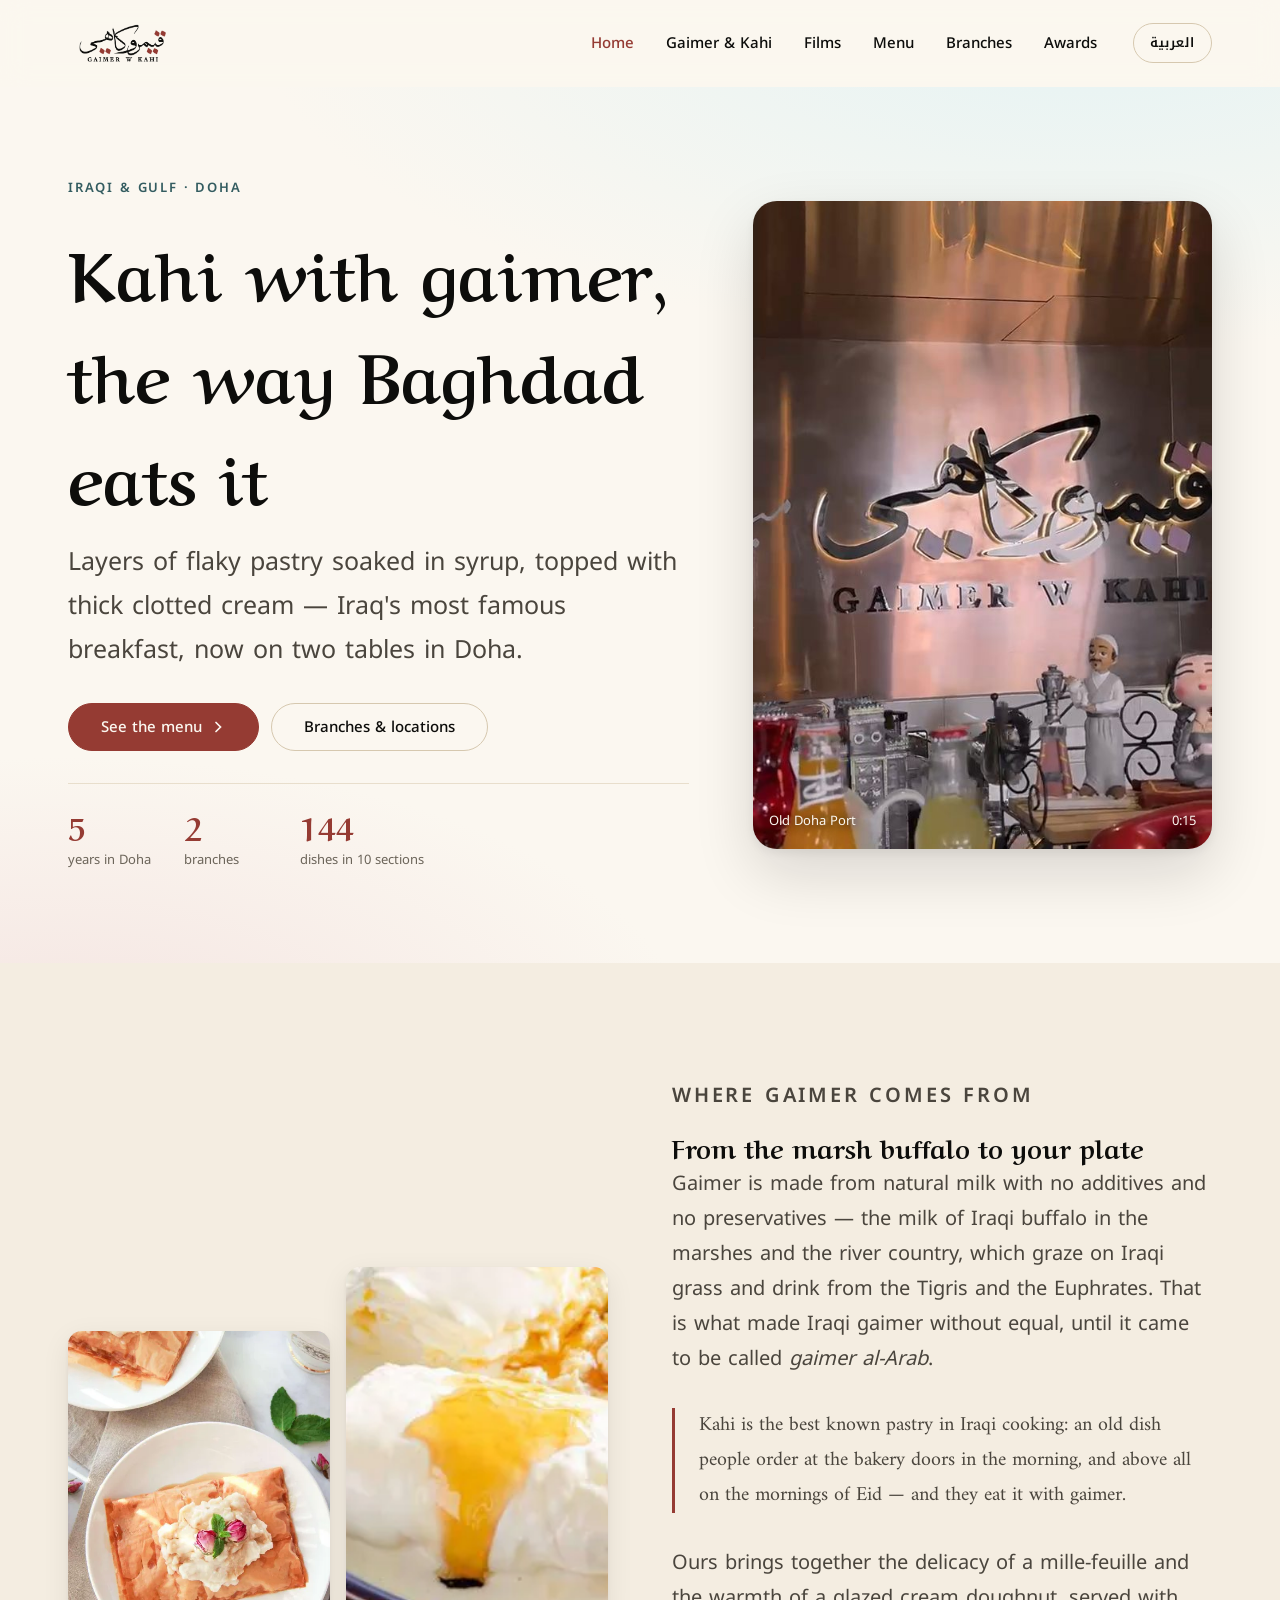
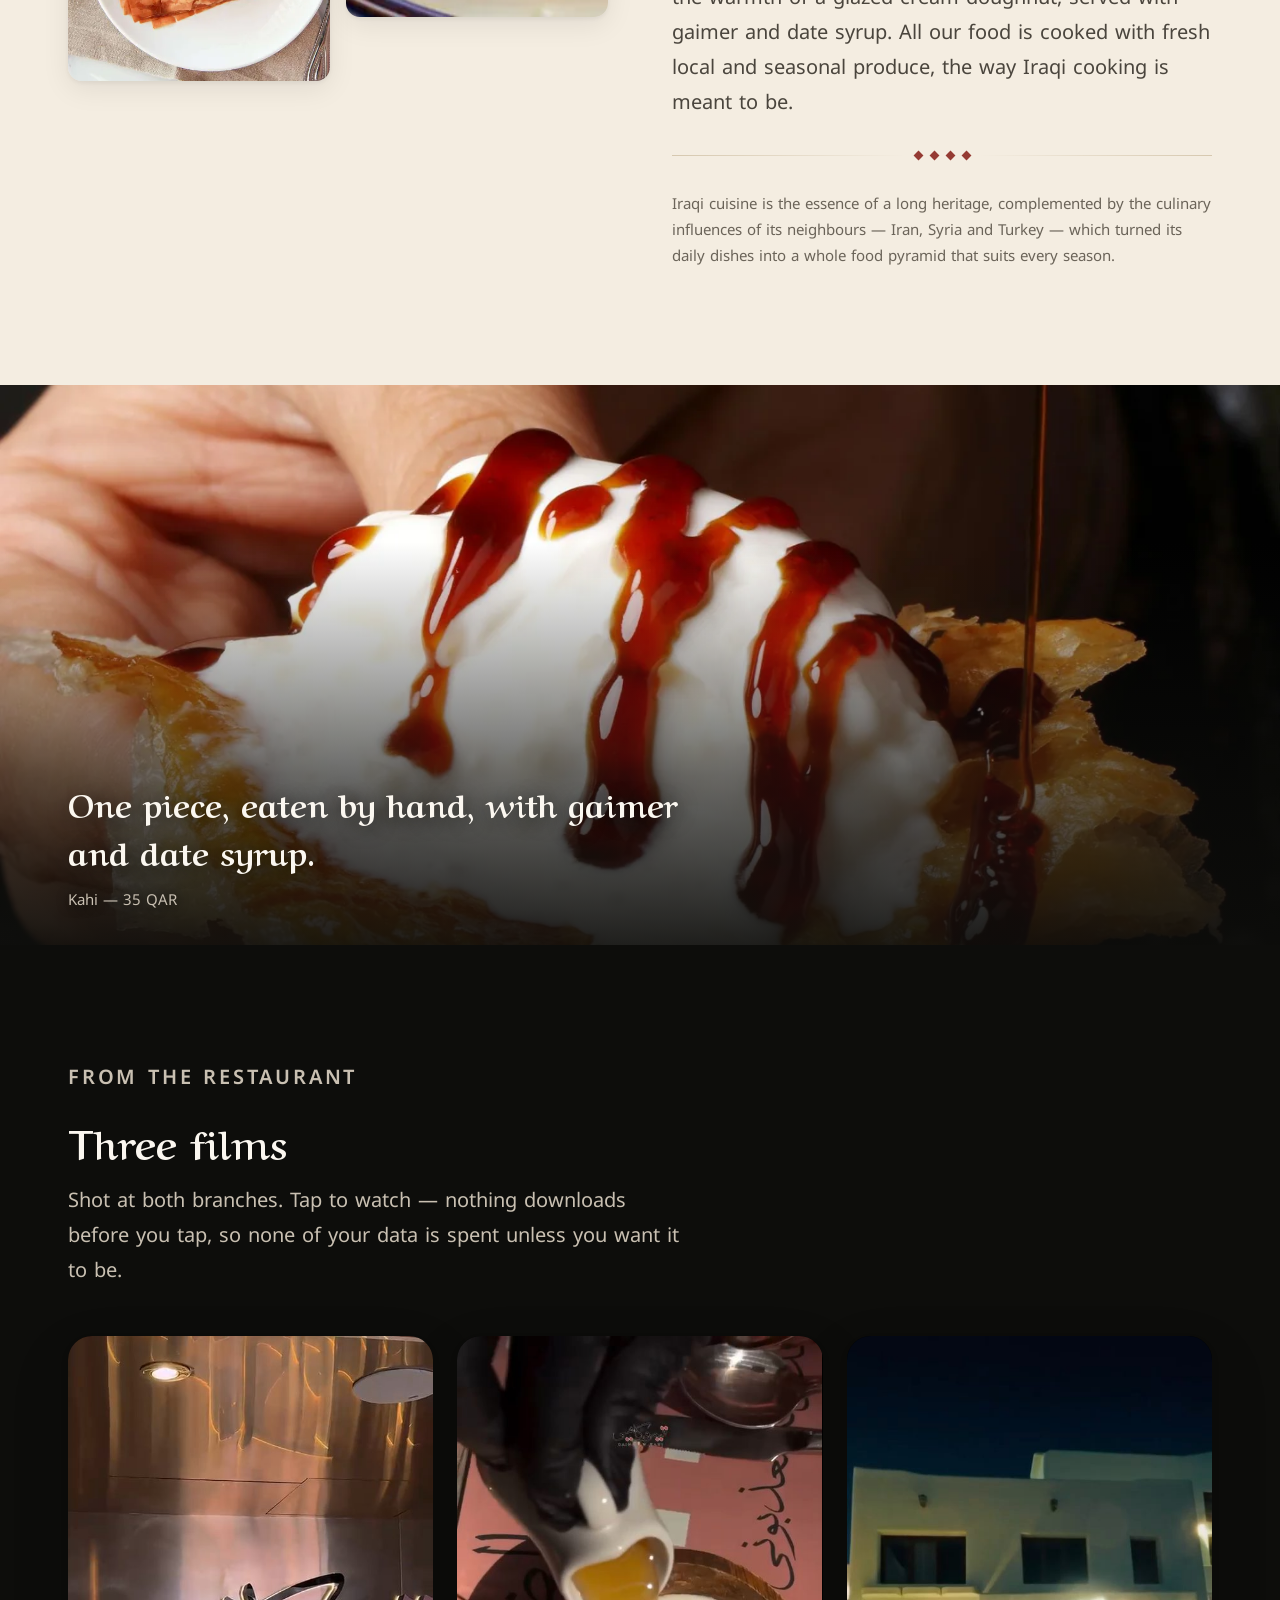
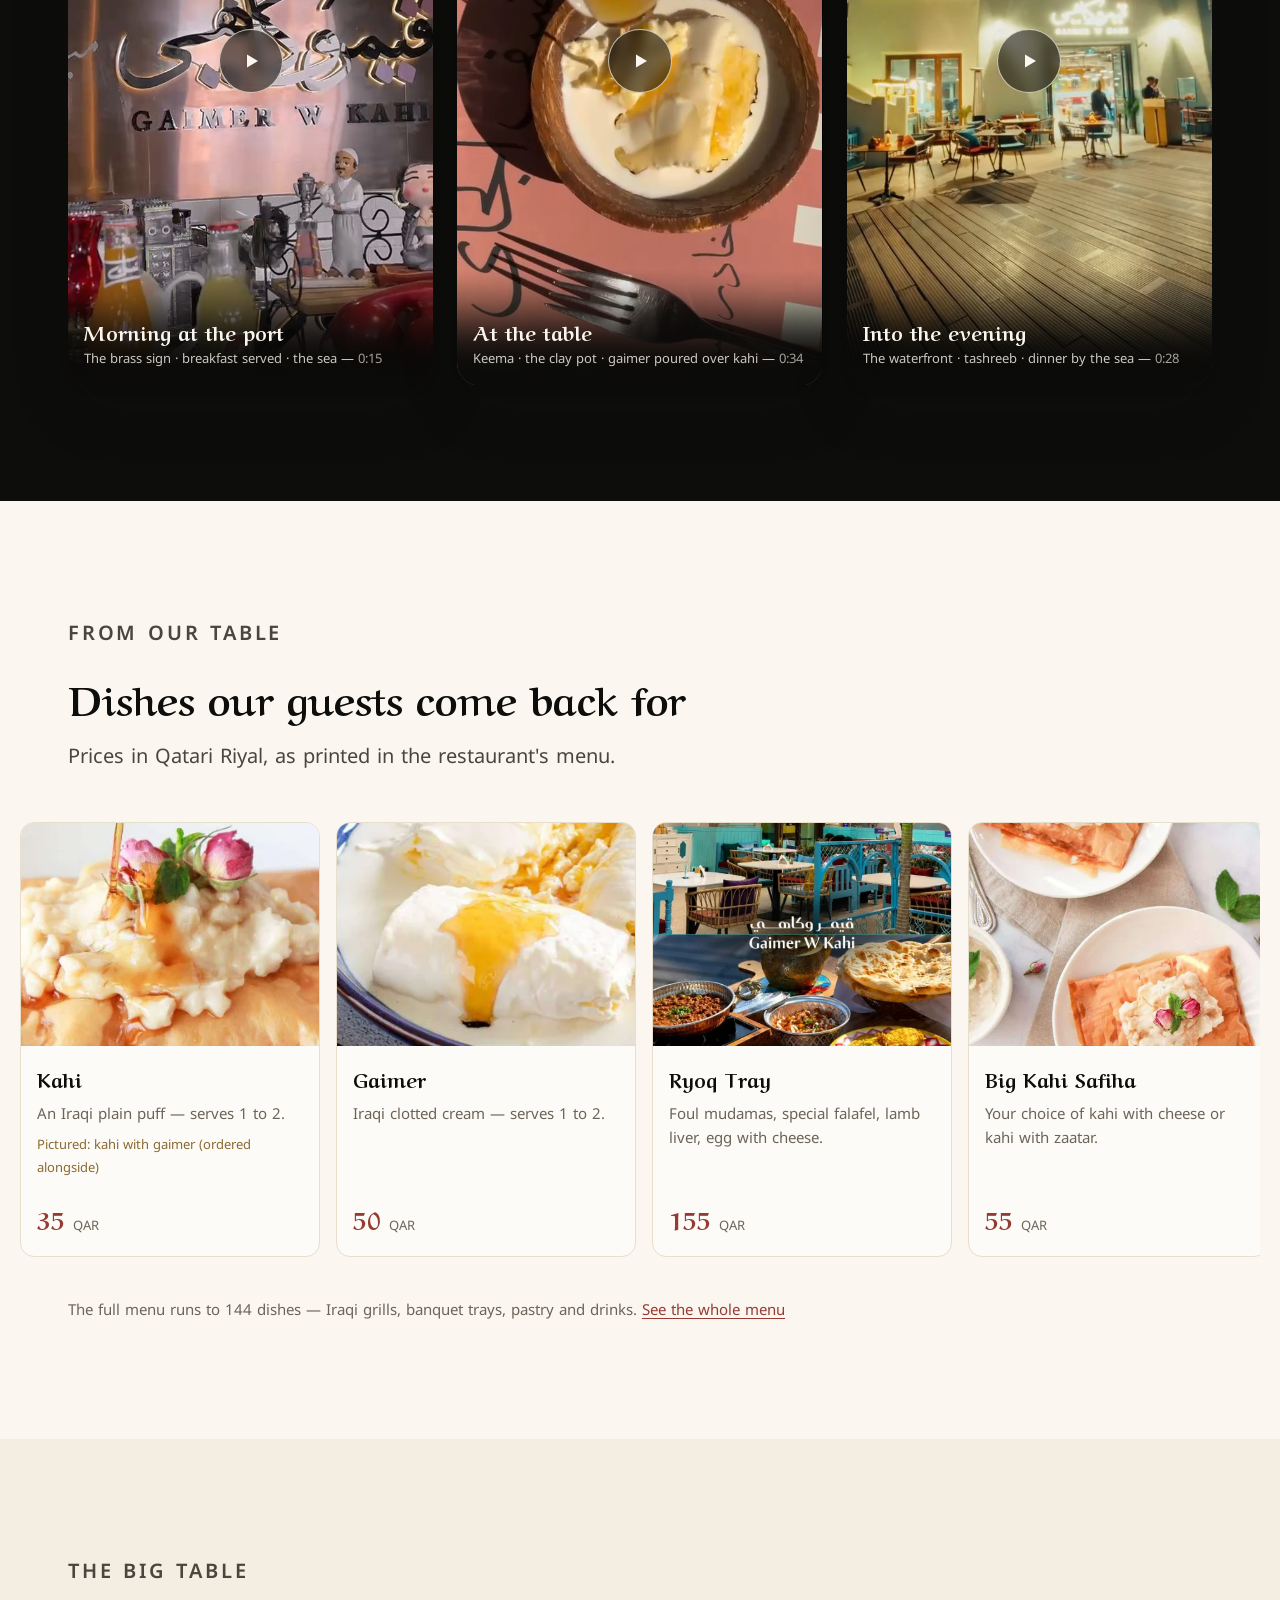
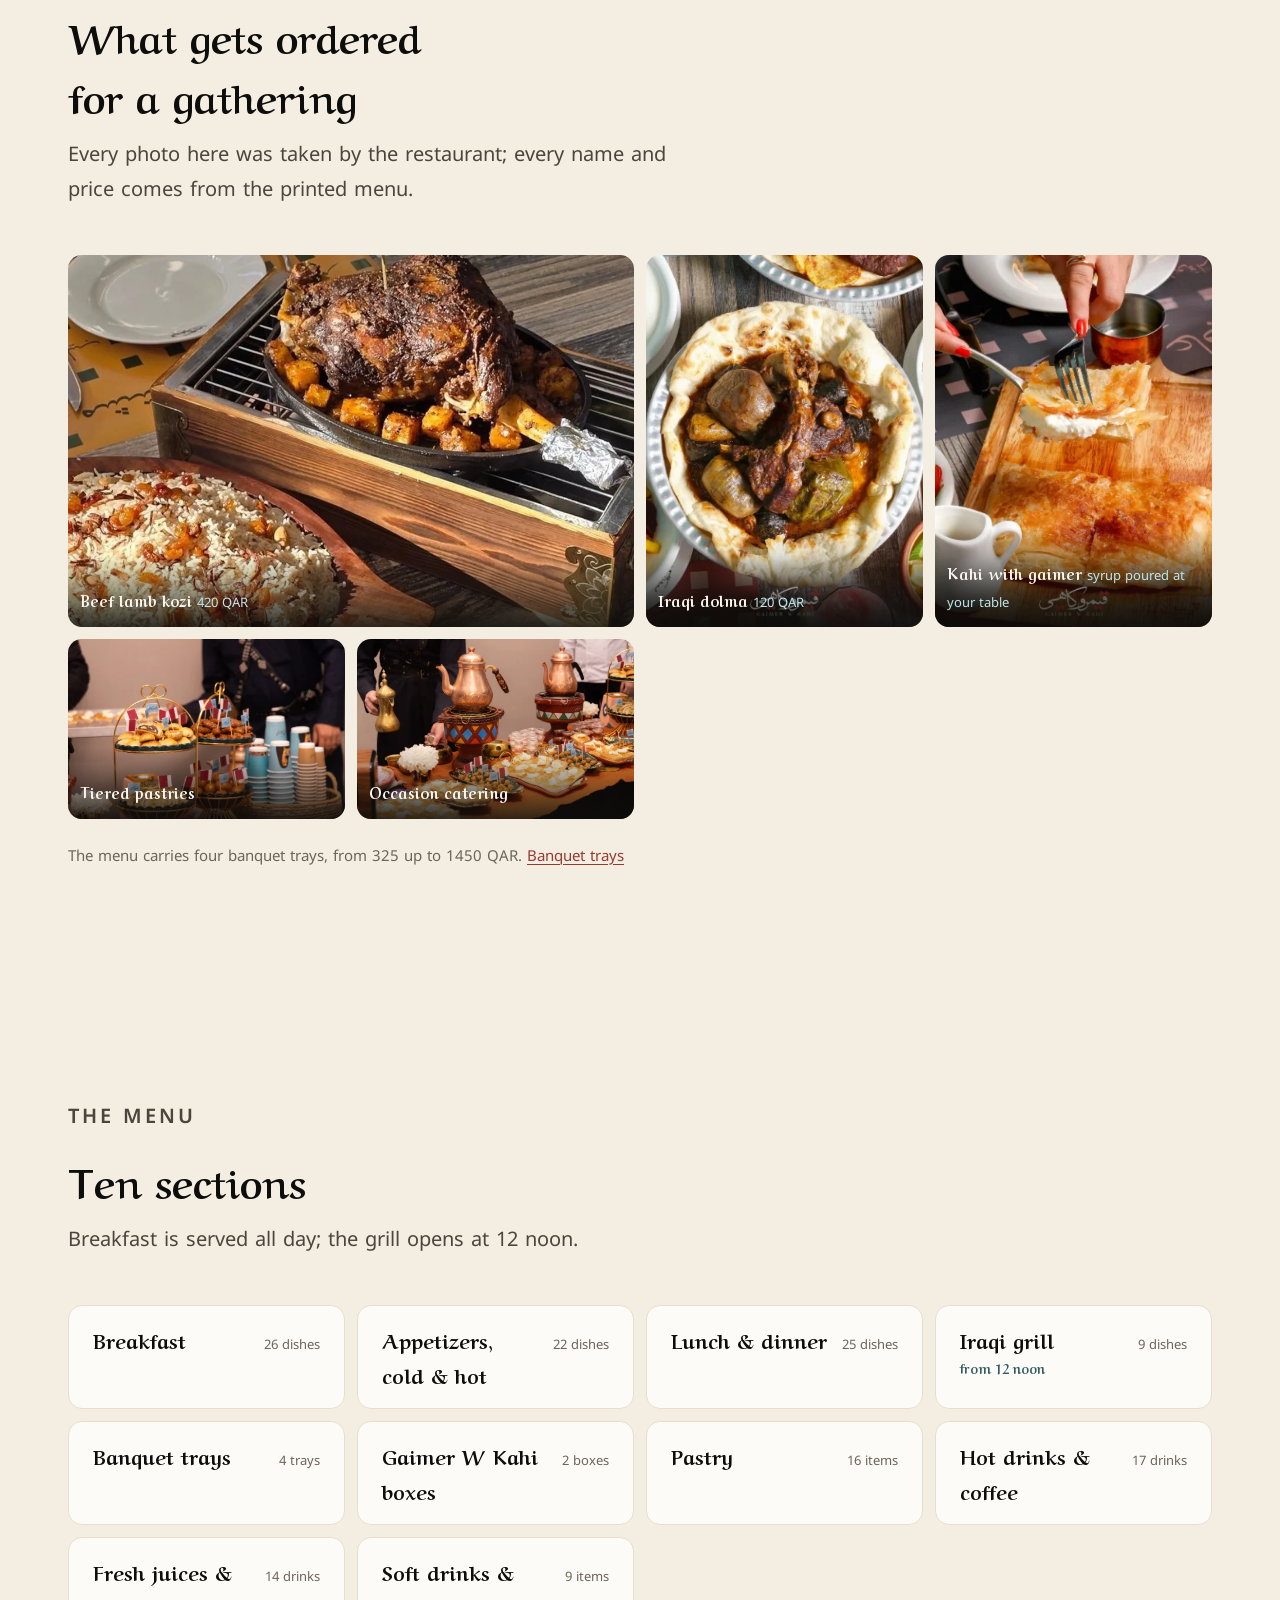
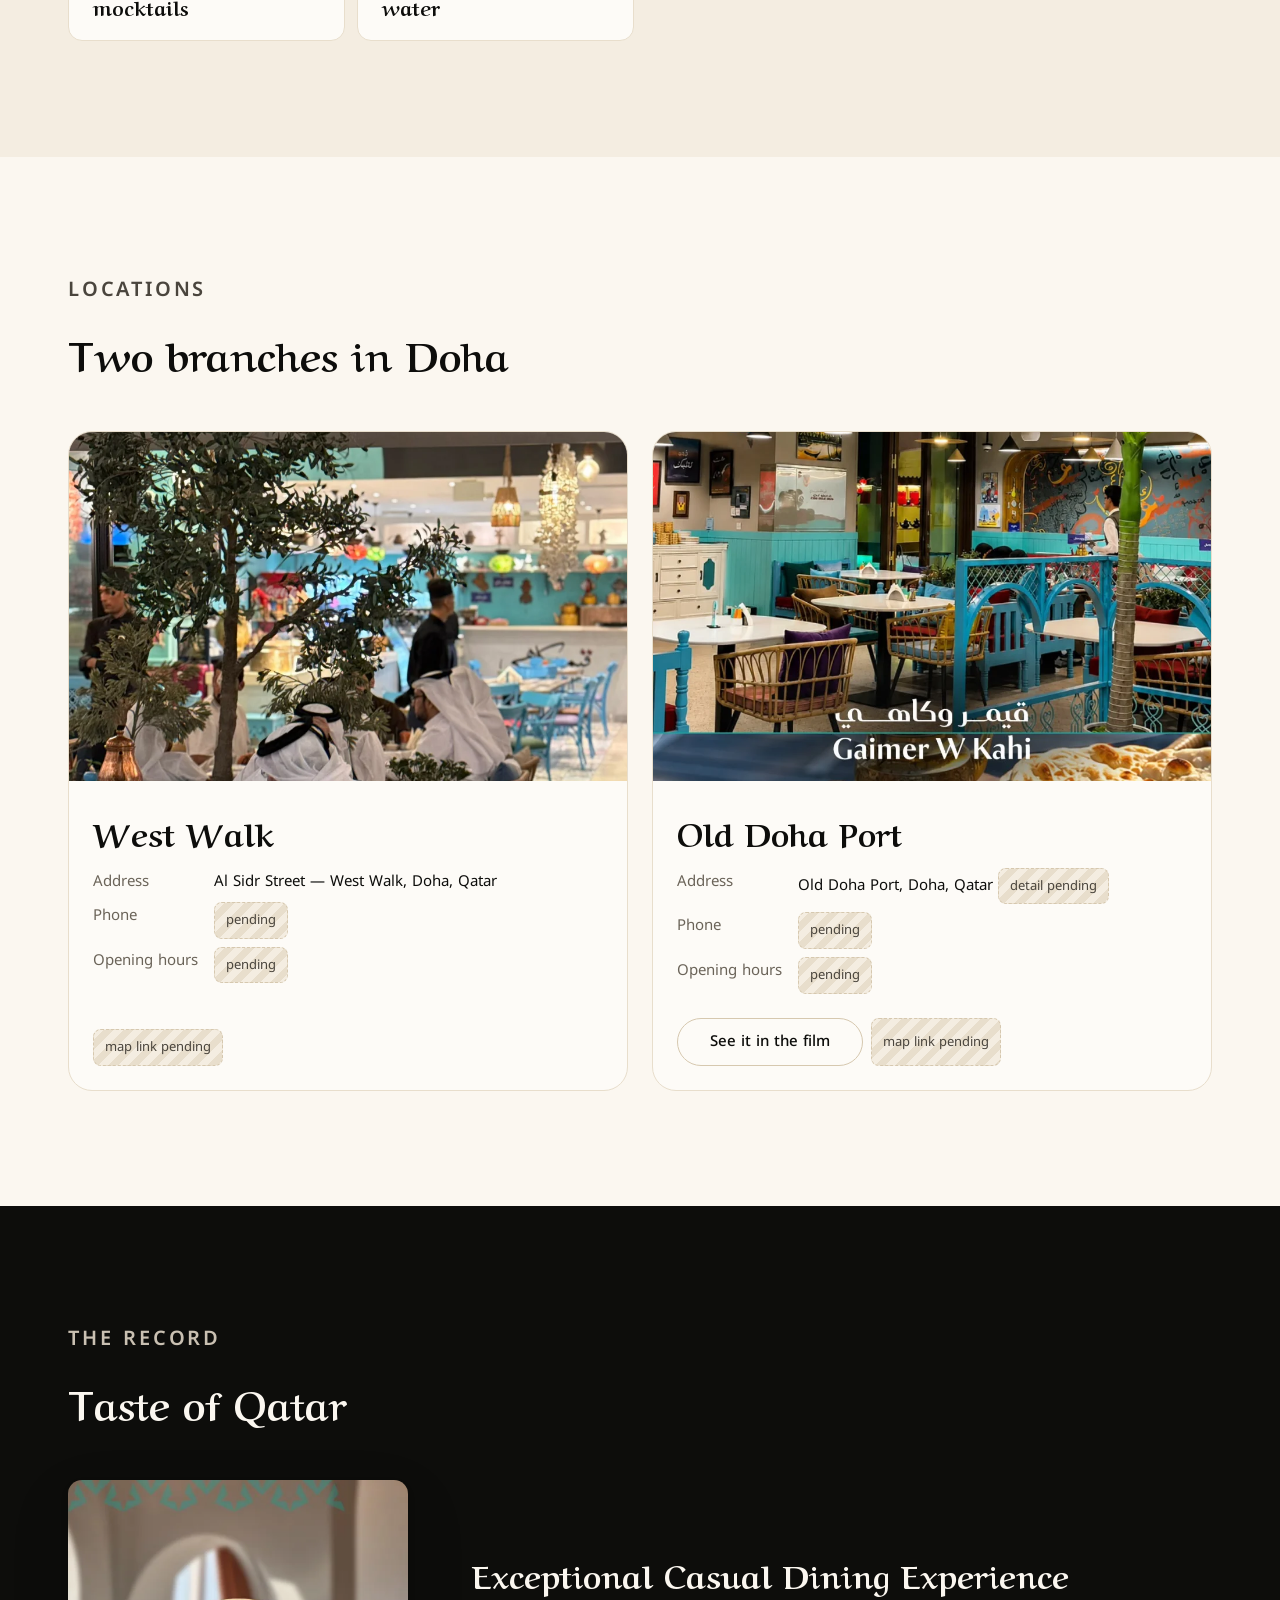
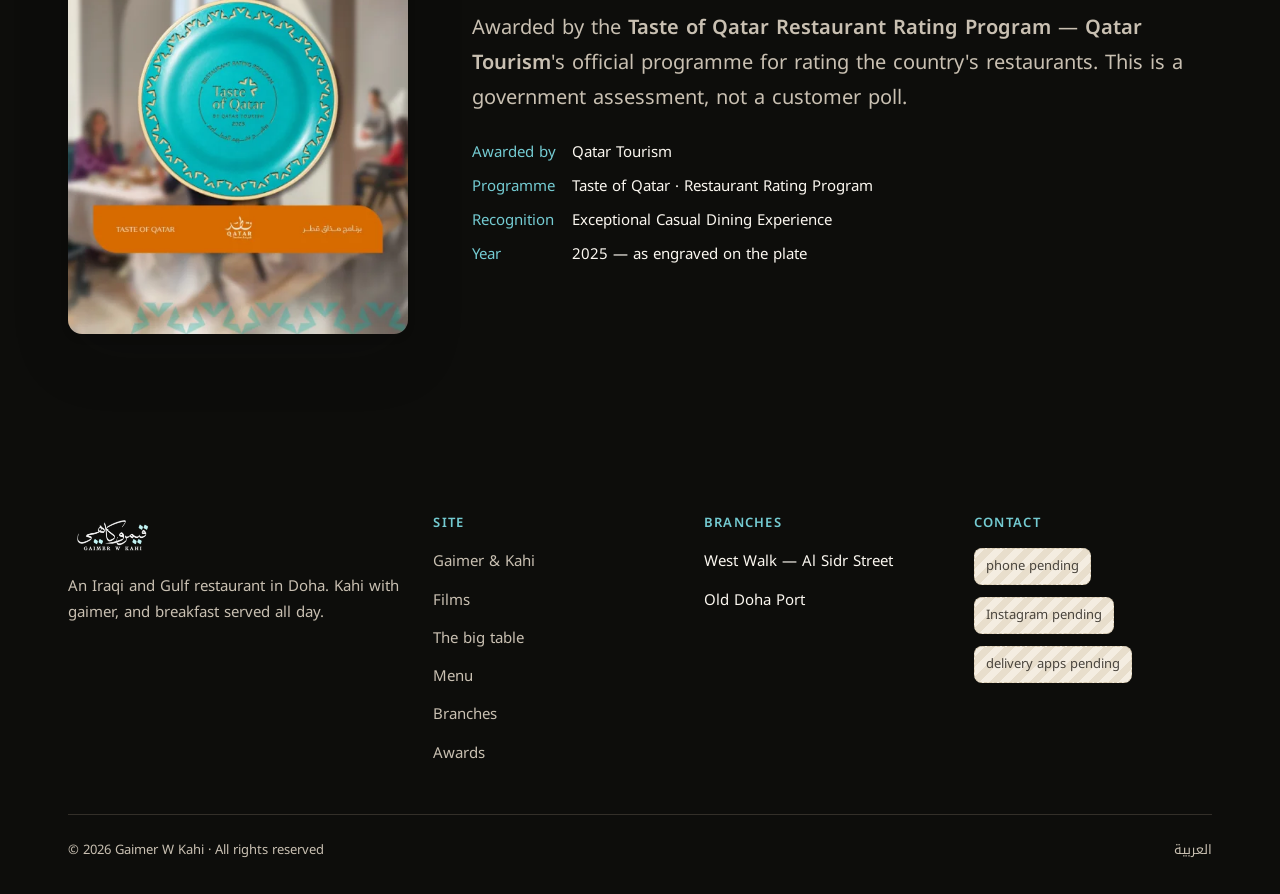
==== commit 92310713: "استعمال ما رفعه المالك: ثلاثة أفلام، جائزة مذاق قطر، وصور الفرعين ما وصل (12 ملفاً) وما صار به:  - 3" ====
--- a/en/index.html
+++ b/en/index.html
@@ -27,9 +27,9 @@
 <link rel="preload" href="../assets/fonts/ArefRuqaa-Bold.ttf" as="font" type="font/ttf" crossorigin>
 <link rel="preload" href="../assets/fonts/Amiri-Regular.ttf" as="font" type="font/ttf" crossorigin>
 
-<link rel="stylesheet" href="../assets/css/tokens.css?v=1">
-<link rel="stylesheet" href="../assets/css/base.css?v=1">
-<link rel="stylesheet" href="../assets/css/layout.css?v=1">
+<link rel="stylesheet" href="../assets/css/tokens.css?v=2">
+<link rel="stylesheet" href="../assets/css/base.css?v=2">
+<link rel="stylesheet" href="../assets/css/layout.css?v=2">
 
 <script type="application/ld+json">
 {
@@ -42,6 +42,7 @@
   "currenciesAccepted": "QAR",
   "image": "../assets/img/photo/kahi-gaimer-rose-900.jpg",
   "hasMenu": "menu.html",
+  "award": "Taste of Qatar 2025 — Exceptional Casual Dining Experience (Qatar Tourism Restaurant Rating Program)",
   "address": {
     "@type": "PostalAddress",
     "streetAddress": "Al Sidr Street — West Walk",
@@ -71,6 +72,7 @@
     <nav class="nav" id="nav" aria-label="Main menu">
       <a href="./" aria-current="page">Home</a>
       <a href="#story">Gaimer &amp; Kahi</a>
+      <a href="#films">Films</a>
       <a href="menu.html">Menu</a>
       <a href="#branches">Branches</a>
       <a href="#awards">Awards</a>
@@ -121,12 +123,13 @@
 
     <figure class="hero__media" style="margin:0">
       <video class="hero__video" autoplay muted loop playsinline
-             preload="metadata" poster="../assets/img/photo/video-poster.webp"
-             aria-label="A breakfast table on the restaurant terrace">
-        <source src="../assets/video/hero.mp4" type="video/mp4">
+             preload="metadata" poster="../assets/img/photo/poster-port.jpg"
+             aria-label="The brass Gaimer W Kahi sign, breakfast being served, and the sea at Old Doha Port">
+        <source src="../assets/video/film-port.mp4" type="video/mp4">
       </video>
       <figcaption class="hero__cap">
-        <span>Breakfast table — West Walk</span>
+        <span>Old Doha Port</span>
+        <span class="num">0:15</span>
       </figcaption>
     </figure>
   </div>
@@ -187,6 +190,88 @@
   </div>
 </section>
 
+<!-- ======================================================== Band -->
+<figure class="band">
+  <picture>
+    <source type="image/webp" srcset="../assets/img/photo/hero-kahi-hand-480.webp 480w,
+            ../assets/img/photo/hero-kahi-hand-960.webp 960w,
+            ../assets/img/photo/hero-kahi-hand-1440.webp 1440w" sizes="100vw">
+    <img src="../assets/img/photo/hero-kahi-hand-1440.jpg" width="1440" height="1440"
+         loading="lazy" decoding="async"
+         alt="A hand holding a piece of kahi topped with thick white gaimer, date syrup being poured over it">
+  </picture>
+  <figcaption>
+    <p>One piece, eaten by hand, with gaimer and date syrup.</p>
+    <span class="band__meta">Kahi — <span class="num">35</span> QAR</span>
+  </figcaption>
+</figure>
+
+<!-- ======================================================== Films -->
+<section class="section section--dark" id="films">
+  <div class="wrap">
+    <div class="section-head" data-reveal>
+      <p class="eyebrow">From the restaurant</p>
+      <h2>Three films</h2>
+      <p>
+        Shot at both branches. Tap to watch — nothing downloads before you
+        tap, so none of your data is spent unless you want it to be.
+      </p>
+    </div>
+
+    <div class="films" data-reveal>
+
+      <figure class="film">
+        <video playsinline muted loop preload="none"
+               poster="../assets/img/photo/poster-port.jpg"
+               aria-label="Film: the brass sign, breakfast service, and the sea at Old Doha Port">
+          <source src="../assets/video/film-port.mp4" type="video/mp4">
+        </video>
+        <button class="film__play" type="button" aria-label="Play the Old Doha Port film">
+          <i><svg width="22" height="22" viewBox="0 0 22 22" aria-hidden="true">
+            <path d="M7 4.5v13L18 11z" fill="currentColor"/></svg></i>
+        </button>
+        <figcaption>
+          <b>Morning at the port</b>
+          <span>The brass sign · breakfast served · the sea — <span class="num">0:15</span></span>
+        </figcaption>
+      </figure>
+
+      <figure class="film">
+        <video playsinline muted loop preload="none"
+               poster="../assets/img/photo/poster-table.jpg"
+               aria-label="Film: keema and clay pots, and gaimer poured over kahi">
+          <source src="../assets/video/film-table.mp4" type="video/mp4">
+        </video>
+        <button class="film__play" type="button" aria-label="Play the table film">
+          <i><svg width="22" height="22" viewBox="0 0 22 22" aria-hidden="true">
+            <path d="M7 4.5v13L18 11z" fill="currentColor"/></svg></i>
+        </button>
+        <figcaption>
+          <b>At the table</b>
+          <span>Keema · the clay pot · gaimer poured over kahi — <span class="num">0:34</span></span>
+        </figcaption>
+      </figure>
+
+      <figure class="film">
+        <video playsinline muted loop preload="none"
+               poster="../assets/img/photo/poster-evening.jpg"
+               aria-label="Film: Old Doha Port by day and by night, with tashreeb and eggs">
+          <source src="../assets/video/film-evening.mp4" type="video/mp4">
+        </video>
+        <button class="film__play" type="button" aria-label="Play the evening film">
+          <i><svg width="22" height="22" viewBox="0 0 22 22" aria-hidden="true">
+            <path d="M7 4.5v13L18 11z" fill="currentColor"/></svg></i>
+        </button>
+        <figcaption>
+          <b>Into the evening</b>
+          <span>The waterfront · tashreeb · dinner by the sea — <span class="num">0:28</span></span>
+        </figcaption>
+      </figure>
+
+    </div>
+  </div>
+</section>
+
 <section class="section">
   <div class="wrap">
     <div class="section-head" data-reveal>
@@ -302,6 +387,79 @@
     <p style="margin-block-start:var(--s-5);font-size:var(--t-sm);color:var(--text-faint)">
       The full menu runs to 144 dishes — Iraqi grills, banquet trays,
       pastry and drinks. <a href="menu.html">See the whole menu</a>
+    </p>
+  </div>
+</section>
+
+<!-- ======================================================== Gallery -->
+<section class="section section--sunken" id="gallery">
+  <div class="wrap">
+    <div class="section-head" data-reveal>
+      <p class="eyebrow">The big table</p>
+      <h2>What gets ordered for a gathering</h2>
+      <p>Every photo here was taken by the restaurant; every name and price comes from the printed menu.</p>
+    </div>
+
+    <div class="gal" data-reveal>
+      <figure class="gal__wide">
+        <picture>
+          <source type="image/webp" srcset="../assets/img/photo/dish-kozi-480.webp 480w,
+                  ../assets/img/photo/dish-kozi-1009.webp 1009w" sizes="(max-width:860px) 100vw, 50vw">
+          <img src="../assets/img/photo/dish-kozi-1009.jpg" width="1009" height="807"
+               loading="lazy" decoding="async"
+               alt="A whole lamb kozi on a wooden board with saffron rice">
+        </picture>
+        <figcaption><b>Beef lamb kozi</b> <em class="num">420 QAR</em></figcaption>
+      </figure>
+
+      <figure class="gal__tall">
+        <picture>
+          <source type="image/webp" srcset="../assets/img/photo/dish-dolma-480.webp 480w,
+                  ../assets/img/photo/dish-dolma-960.webp 960w" sizes="(max-width:860px) 50vw, 25vw">
+          <img src="../assets/img/photo/dish-dolma-960.jpg" width="960" height="960"
+               loading="lazy" decoding="async"
+               alt="Iraqi dolma in a pot with Iraqi bread">
+        </picture>
+        <figcaption><b>Iraqi dolma</b> <em class="num">120 QAR</em></figcaption>
+      </figure>
+
+      <figure class="gal__tall">
+        <picture>
+          <source type="image/webp" srcset="../assets/img/photo/dish-kahi-board-480.webp 480w,
+                  ../assets/img/photo/dish-kahi-board-960.webp 960w" sizes="(max-width:860px) 50vw, 25vw">
+          <img src="../assets/img/photo/dish-kahi-board-960.jpg" width="960" height="960"
+               loading="lazy" decoding="async"
+               alt="Kahi with gaimer on a wooden board, syrup being poured over it">
+        </picture>
+        <figcaption><b>Kahi with gaimer</b> <em>syrup poured at your table</em></figcaption>
+      </figure>
+
+      <figure>
+        <picture>
+          <source type="image/webp" srcset="../assets/img/photo/sweets-tiers-480.webp 480w,
+                  ../assets/img/photo/sweets-tiers-960.webp 960w" sizes="(max-width:860px) 50vw, 25vw">
+          <img src="../assets/img/photo/sweets-tiers-960.jpg" width="960" height="640"
+               loading="lazy" decoding="async"
+               alt="Tiered stands of pastries with Qatari flags">
+        </picture>
+        <figcaption><b>Tiered pastries</b></figcaption>
+      </figure>
+
+      <figure>
+        <picture>
+          <source type="image/webp" srcset="../assets/img/photo/sweets-copper-480.webp 480w,
+                  ../assets/img/photo/sweets-copper-960.webp 960w" sizes="(max-width:860px) 50vw, 25vw">
+          <img src="../assets/img/photo/sweets-copper-960.jpg" width="960" height="640"
+               loading="lazy" decoding="async"
+               alt="Copper dallah pots and sweet trays set for a national occasion">
+        </picture>
+        <figcaption><b>Occasion catering</b></figcaption>
+      </figure>
+    </div>
+
+    <p style="margin-block-start:var(--s-5);font-size:var(--t-sm);color:var(--text-faint)">
+      The menu carries four banquet trays, from <span class="num">325</span> up to
+      <span class="num">1450</span> QAR. <a href="menu.html#banquet-trays">Banquet trays</a>
     </p>
   </div>
 </section>
@@ -340,13 +498,13 @@
 
       <article class="branch">
         <picture>
-          <source type="image/webp" srcset="../assets/img/photo/storefront-480.webp 480w,
-                  ../assets/img/photo/storefront-960.webp 960w,
-                  ../assets/img/photo/storefront-1440.webp 1440w"
+          <source type="image/webp" srcset="../assets/img/photo/branch-westwalk-480.webp 480w,
+                  ../assets/img/photo/branch-westwalk-960.webp 960w,
+                  ../assets/img/photo/branch-westwalk-1440.webp 1440w"
                   sizes="(max-width: 860px) 100vw, 50vw">
-          <img class="branch__img" src="../assets/img/photo/storefront-1440.jpg"
-               width="2000" height="1125" loading="lazy" decoding="async"
-               alt="The West Walk storefront: a turquoise wall, wide glazing and the Gaimer W Kahi sign">
+          <img class="branch__img" src="../assets/img/photo/branch-westwalk-1440.jpg"
+               width="1440" height="1920" loading="lazy" decoding="async"
+               alt="The West Walk dining room: olive trees, a turquoise wall of lanterns, rattan chairs and a copper dallah on the table">
         </picture>
         <div class="branch__b">
           <h3>West Walk</h3>
@@ -365,15 +523,15 @@
       </article>
 
       <article class="branch">
-        <!-- No photo of this branch is owned by the restaurant. The one in
-             its files (WESTW ALK.jpeg) carries the QatarLiving.com logo —
-             evidence in docs/evidence/. So the slot is marked rather than
-             filled with someone else's picture, and not left white, since
-             white reads as a fault. -->
-        <div class="branch__ph">
-          <strong>Branch photo pending</strong>
-          <span>A photo taken by the restaurant — see <code>intake/03-branch-photos/</code></span>
-        </div>
+        <picture>
+          <source type="image/webp" srcset="../assets/img/photo/branch-oldport-480.webp 480w,
+                  ../assets/img/photo/branch-oldport-960.webp 960w,
+                  ../assets/img/photo/branch-oldport-1080.webp 1080w"
+                  sizes="(max-width: 860px) 100vw, 50vw">
+          <img class="branch__img" src="../assets/img/photo/branch-oldport-1080.jpg"
+               width="1080" height="1440" loading="lazy" decoding="async"
+               alt="The Old Doha Port dining room: arches, a turquoise painted wall, and a breakfast table set with kahi and copper pots">
+        </picture>
         <div class="branch__b">
           <h3>Old Doha Port</h3>
           <dl>
@@ -385,6 +543,7 @@
             <dd><span class="pending">pending</span></dd>
           </dl>
           <div class="branch__cta">
+            <a class="btn btn--ghost" href="#films">See it in the film</a>
             <span class="pending">map link pending</span>
           </div>
         </div>
@@ -398,14 +557,39 @@
   <div class="wrap">
     <div class="section-head" data-reveal>
       <p class="eyebrow">The record</p>
-      <h2>Certificates &amp; awards</h2>
-      <p>
-        This section is reserved for certificates and awards. Nothing has
-        been written into it yet — a certificate without an issuing body and
-        a year reads as decoration, not as a record.
-      </p>
-    </div>
-    <p><span class="pending">awaiting files — <code>intake/02-awards-certificates/</code></span></p>
+      <h2>Taste of Qatar</h2>
+    </div>
+
+    <div class="award" data-reveal>
+      <picture>
+        <source type="image/webp" srcset="../assets/img/photo/award-taste-of-qatar-480.webp 480w,
+                ../assets/img/photo/award-taste-of-qatar-960.webp 960w"
+                sizes="(max-width: 760px) 100vw, 340px">
+        <img src="../assets/img/photo/award-taste-of-qatar-960.jpg" width="960" height="1280"
+             loading="lazy" decoding="async"
+             alt="The turquoise Taste of Qatar plate with a gold rim, engraved: Restaurant Rating Program — Taste of Qatar by Qatar Tourism">
+      </picture>
+
+      <div>
+        <h3>Exceptional Casual Dining Experience</h3>
+        <p class="award__body">
+          Awarded by the <strong>Taste of Qatar Restaurant Rating
+          Program</strong> — <strong>Qatar Tourism</strong>'s official
+          programme for rating the country's restaurants. This is a
+          government assessment, not a customer poll.
+        </p>
+        <dl>
+          <dt>Awarded by</dt>
+          <dd>Qatar Tourism</dd>
+          <dt>Programme</dt>
+          <dd>Taste of Qatar · Restaurant Rating Program</dd>
+          <dt>Recognition</dt>
+          <dd>Exceptional Casual Dining Experience</dd>
+          <dt>Year</dt>
+          <dd><span class="num">2025</span> — as engraved on the plate</dd>
+        </dl>
+      </div>
+    </div>
   </div>
 </section>
 
@@ -426,6 +610,8 @@
         <h4>SITE</h4>
         <ul>
           <li><a href="#story">Gaimer &amp; Kahi</a></li>
+          <li><a href="#films">Films</a></li>
+          <li><a href="#gallery">The big table</a></li>
           <li><a href="menu.html">Menu</a></li>
           <li><a href="#branches">Branches</a></li>
           <li><a href="#awards">Awards</a></li>
@@ -454,6 +640,6 @@
   </div>
 </footer>
 
-<script src="../assets/js/site.js?v=1" defer></script>
+<script src="../assets/js/site.js?v=2" defer></script>
 </body>
 </html>
--- a/assets/css/layout.css
+++ b/assets/css/layout.css
@@ -330,3 +330,198 @@
   color: var(--gold-600);   /* على الكريمي 4.70:1 — نصّ */
   margin: 0;
 }
+
+/* ============================================================== الأفلام */
+/* ثلاثة أفلام عموديّة 576×1024. وقرارٌ في البيانات لا في الشكل:
+   مجموعُها 14 ميجا، فلا تُحمَّل كلُّها عند فتح الصفحة — `preload="none"`
+   مع غلافٍ، والتشغيلُ بلمسة. ومن كانت شبكتُه جيّدةً ولم يطلب توفيرَ
+   البيانات يُشغَّل له الفيلمُ الذي يراه وحدَه (في site.js). */
+.films {
+  display: grid;
+  grid-template-columns: repeat(3, 1fr);
+  gap: var(--s-5);
+}
+.film {
+  position: relative;
+  margin: 0;
+  border-radius: var(--radius-lg);
+  overflow: hidden;
+  background: #000;
+  box-shadow: var(--shadow-lg);
+}
+.film video, .film img {
+  width: 100%;
+  aspect-ratio: 9 / 16;
+  object-fit: cover;
+  display: block;
+}
+.film figcaption {
+  position: absolute;
+  inset-block-end: 0;
+  inset-inline: 0;
+  padding: var(--s-7) var(--s-4) var(--s-4);
+  color: var(--cream-100);
+  font-size: var(--t-sm);
+  line-height: 1.5;
+  background: linear-gradient(to top, rgba(13,13,11,.88), transparent);
+  pointer-events: none;
+}
+.film figcaption b { display: block; font-family: var(--font-display); font-size: var(--t-lg); }
+.film figcaption span { opacity: .8; font-size: var(--t-xs); }
+
+/* زرّ التشغيل: هدفٌ 64 بكسلاً — إصبعٌ لا يُنقّر أصغرَ منه بثقة */
+.film__play {
+  position: absolute;
+  inset: 0;
+  display: grid;
+  place-content: center;
+  border: 0;
+  background: transparent;
+  cursor: pointer;
+  color: var(--cream-100);
+}
+.film__play i {
+  display: grid;
+  place-content: center;
+  width: 64px; height: 64px;
+  border-radius: 50%;
+  background: rgba(13, 13, 11, .55);
+  backdrop-filter: blur(6px);
+  border: 1.5px solid rgba(251, 247, 240, .7);
+  transition: transform .2s var(--ease), background .2s var(--ease);
+}
+.film__play:hover i { transform: scale(1.08); background: rgba(149, 59, 51, .85); }
+.film.is-playing .film__play { opacity: 0; pointer-events: none; }
+
+@media (max-width: 860px) {
+  .films {
+    grid-template-columns: repeat(3, min(74vw, 320px));
+    overflow-x: auto;
+    scroll-snap-type: x mandatory;
+    margin-inline: calc(-1 * clamp(16px, 5vw, 48px));
+    padding-inline: clamp(16px, 5vw, 48px);
+    padding-block-end: var(--s-3);
+  }
+  .film { scroll-snap-align: center; }
+}
+
+/* ============================================================== الجائزة */
+.award {
+  display: grid;
+  grid-template-columns: minmax(240px, 340px) 1fr;
+  gap: clamp(var(--s-6), 5vw, var(--s-8));
+  align-items: center;
+}
+.award img { border-radius: var(--radius); box-shadow: var(--shadow-lg); width: 100%; }
+.award h3 { font-size: var(--t-2xl); margin-bottom: var(--s-3); }
+.award__body { font-size: var(--t-lg); color: var(--text-on-dark-soft); }
+.award dl {
+  display: grid;
+  grid-template-columns: auto 1fr;
+  gap: var(--s-2) var(--s-4);
+  margin: var(--s-5) 0 0;
+  font-size: var(--t-sm);
+}
+.award dt { color: var(--teal-400); white-space: nowrap; }
+.award dd { margin: 0; color: var(--text-on-dark); }
+@media (max-width: 760px) { .award { grid-template-columns: 1fr; } }
+
+/* ============================================================== المعرض */
+/* شبكةٌ غيرُ منتظمة: صورتان كبيرتان وأربعٌ صغيرة. الانتظامُ يُسطّح
+   الأثرَ، والطبقُ الذي ثمنُه 420 ريالاً يستحقّ مساحةً أكبر. */
+.gal {
+  display: grid;
+  grid-template-columns: repeat(4, 1fr);
+  grid-auto-rows: 180px;
+  gap: var(--s-3);
+}
+.gal figure { position: relative; margin: 0; overflow: hidden; border-radius: var(--radius); }
+/* ⚠ `<picture>` لا يملأ خليّةَ الشبكةِ من نفسِه، فتبقى الخليّةُ أطولَ من
+   الصورةِ وتسقط التسميةُ **أسفلَ** الصورةِ في صندوقٍ رماديٍّ بدل أن
+   تتراكب عليها — وقع فعلاً وظهر في لقطة. وبلا `height:100%` على الأبِ
+   لا يفعل `height:100%` على الصورةِ شيئاً. */
+.gal picture { display: block; height: 100%; }
+.gal img { width: 100%; height: 100%; object-fit: cover; display: block; }
+.gal figcaption {
+  position: absolute;
+  inset-block-end: 0;
+  inset-inline: 0;
+  padding: var(--s-6) var(--s-3) var(--s-3);
+  color: var(--cream-100);
+  font-size: var(--t-sm);
+  background: linear-gradient(to top, rgba(13,13,11,.85), transparent);
+}
+.gal figcaption b { font-family: var(--font-display); }
+.gal figcaption em { font-style: normal; color: var(--teal-200); font-size: var(--t-xs); }
+.gal__wide { grid-column: span 2; grid-row: span 2; }
+.gal__tall { grid-row: span 2; }
+@media (max-width: 860px) {
+  .gal { grid-template-columns: repeat(2, 1fr); grid-auto-rows: 150px; }
+  .gal__wide { grid-column: span 2; grid-row: span 2; }
+}
+
+/* ============================================================== الشريط */
+/* صورةٌ تمتدّ من حافةٍ إلى حافة. و`100vw` **لا تُستعمل**: تتجاهل عرضَ
+   شريطِ التمرير فتُنتج تجاوزاً أفقيّاً بمقدارِه — والفخُّ أنّه يظهر على
+   سطحِ المكتبِ ولا يظهر على الجوّال. والبديلُ هامشٌ سالبٌ بقدرِ حشوةِ
+   الحاوية، فيبقى داخلَ تدفّقِ الصفحة. */
+.band {
+  position: relative;
+  margin: 0;
+  min-height: clamp(320px, 46vw, 560px);
+  display: grid;
+  align-items: end;
+  overflow: hidden;
+  background: var(--ink-900);
+}
+.band img {
+  position: absolute;
+  inset: 0;
+  width: 100%;
+  height: 100%;
+  object-fit: cover;
+  object-position: 50% 42%;
+}
+/* ⚠ الحجابُ على **الشريطِ كلِّه** لا على صندوقِ التسمية: حجابٌ يبدأ من
+   أعلى التسميةِ بشفافيّةٍ 0.20 يرسم **خطّاً أفقيّاً حادّاً** عبر الصورة
+   — ظهر فعلاً في لقطة. ويبدأ من الشفافيّةِ الصفرِ فلا حدَّ يُرى. */
+.band::after {
+  content: '';
+  position: absolute;
+  inset-block-end: 0;
+  inset-inline: 0;
+  height: 72%;
+  background: linear-gradient(to top,
+    rgba(13, 13, 11, .92) 0%,
+    rgba(13, 13, 11, .62) 42%,
+    rgba(13, 13, 11, 0) 100%);
+  pointer-events: none;
+}
+.band figcaption {
+  position: relative;
+  z-index: 1;
+  padding: var(--s-8) clamp(16px, 5vw, 48px) var(--s-6);
+  width: 100%;
+  max-width: var(--wrap);
+  margin-inline: auto;
+  color: var(--cream-100);
+}
+.band figcaption p {
+  font-family: var(--font-display);
+  font-size: var(--t-2xl);
+  line-height: 1.5;
+  max-width: 34ch;
+  margin: 0;
+  text-shadow: 0 2px 20px rgba(13, 13, 11, .8);
+}
+/* ⚠ `.band figcaption span` كان يُطابق **كلَّ** span ومنها `.num` داخل
+   السطر، فصار الرقمُ كتلةً وانكسر «35 ر.ق» إلى سطرَين. المحدِّدُ بصنفٍ
+   خاصٍّ لا بنوعِ العنصر. */
+.band__meta {
+  display: block;
+  margin-block-start: var(--s-3);
+  font-family: var(--font-body);
+  font-size: var(--t-sm);
+  color: var(--text-on-dark-soft);
+  text-shadow: 0 1px 12px rgba(13, 13, 11, .9);
+}
